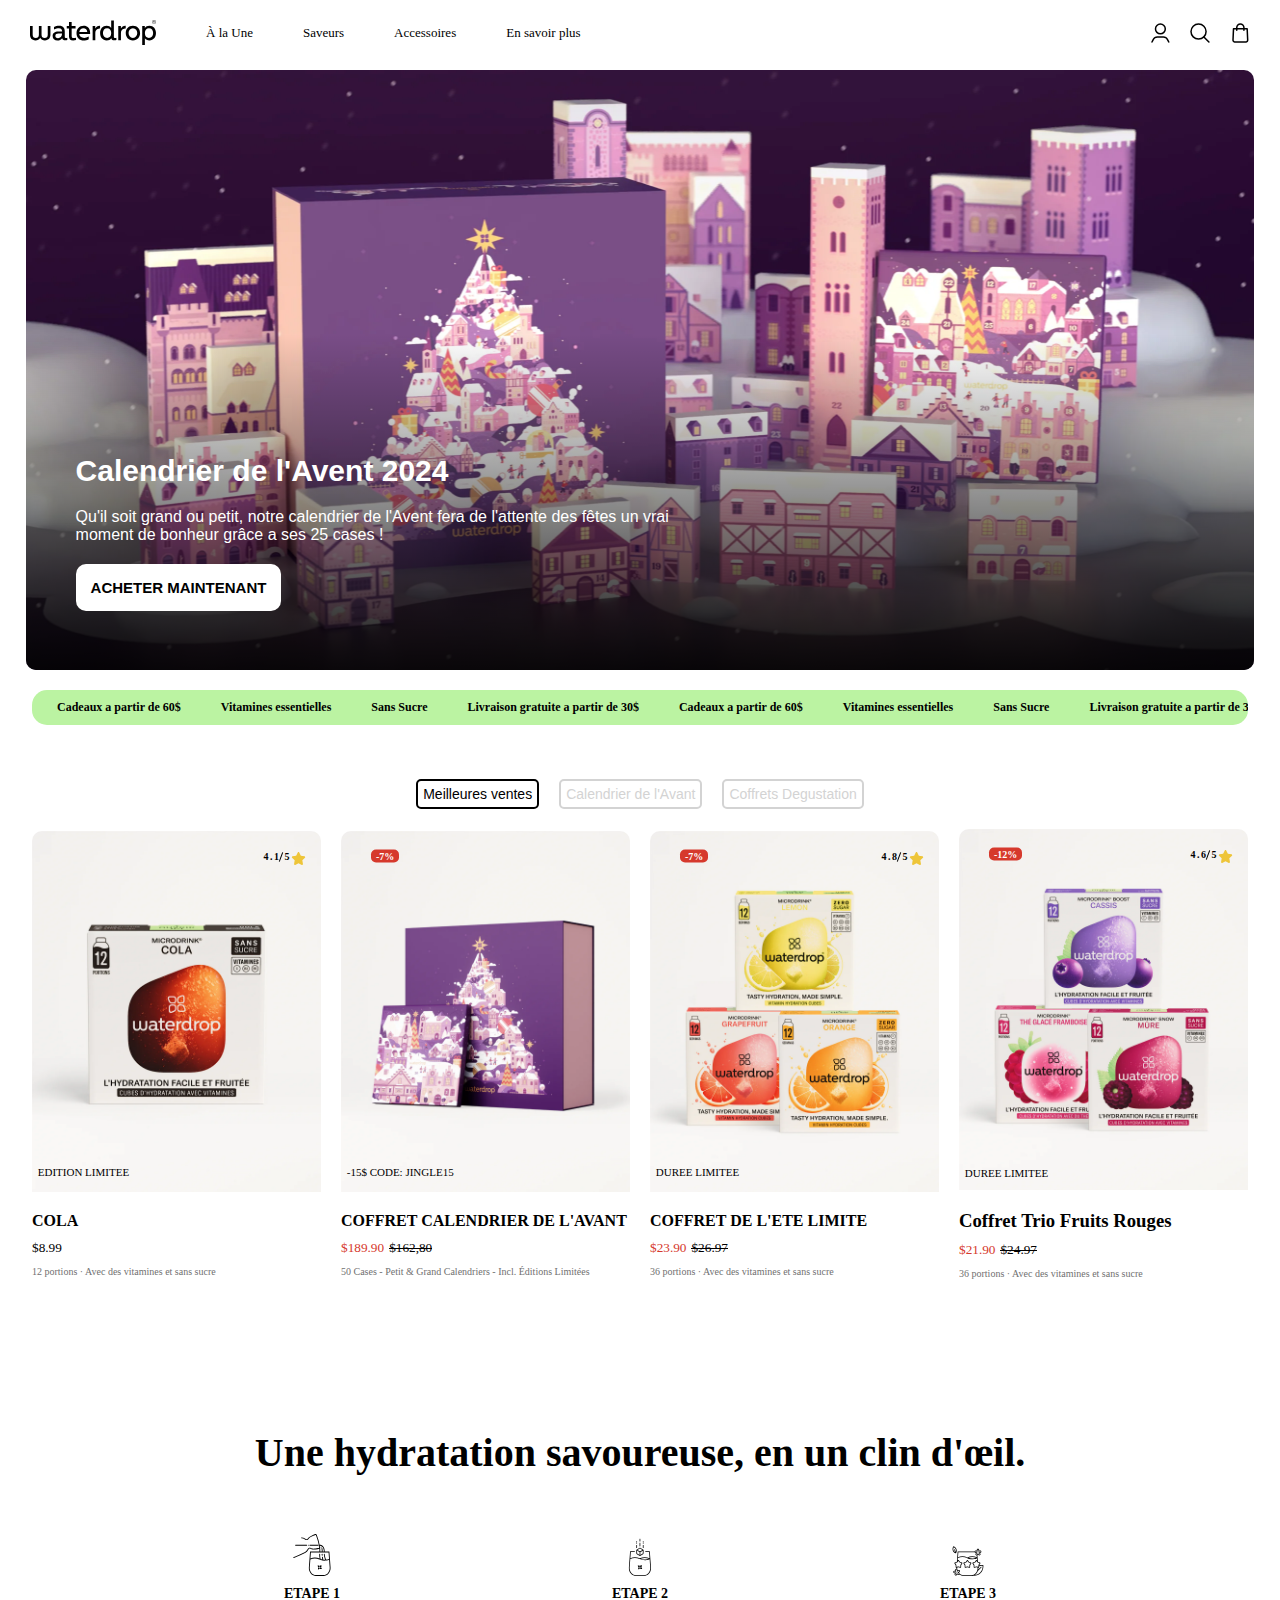
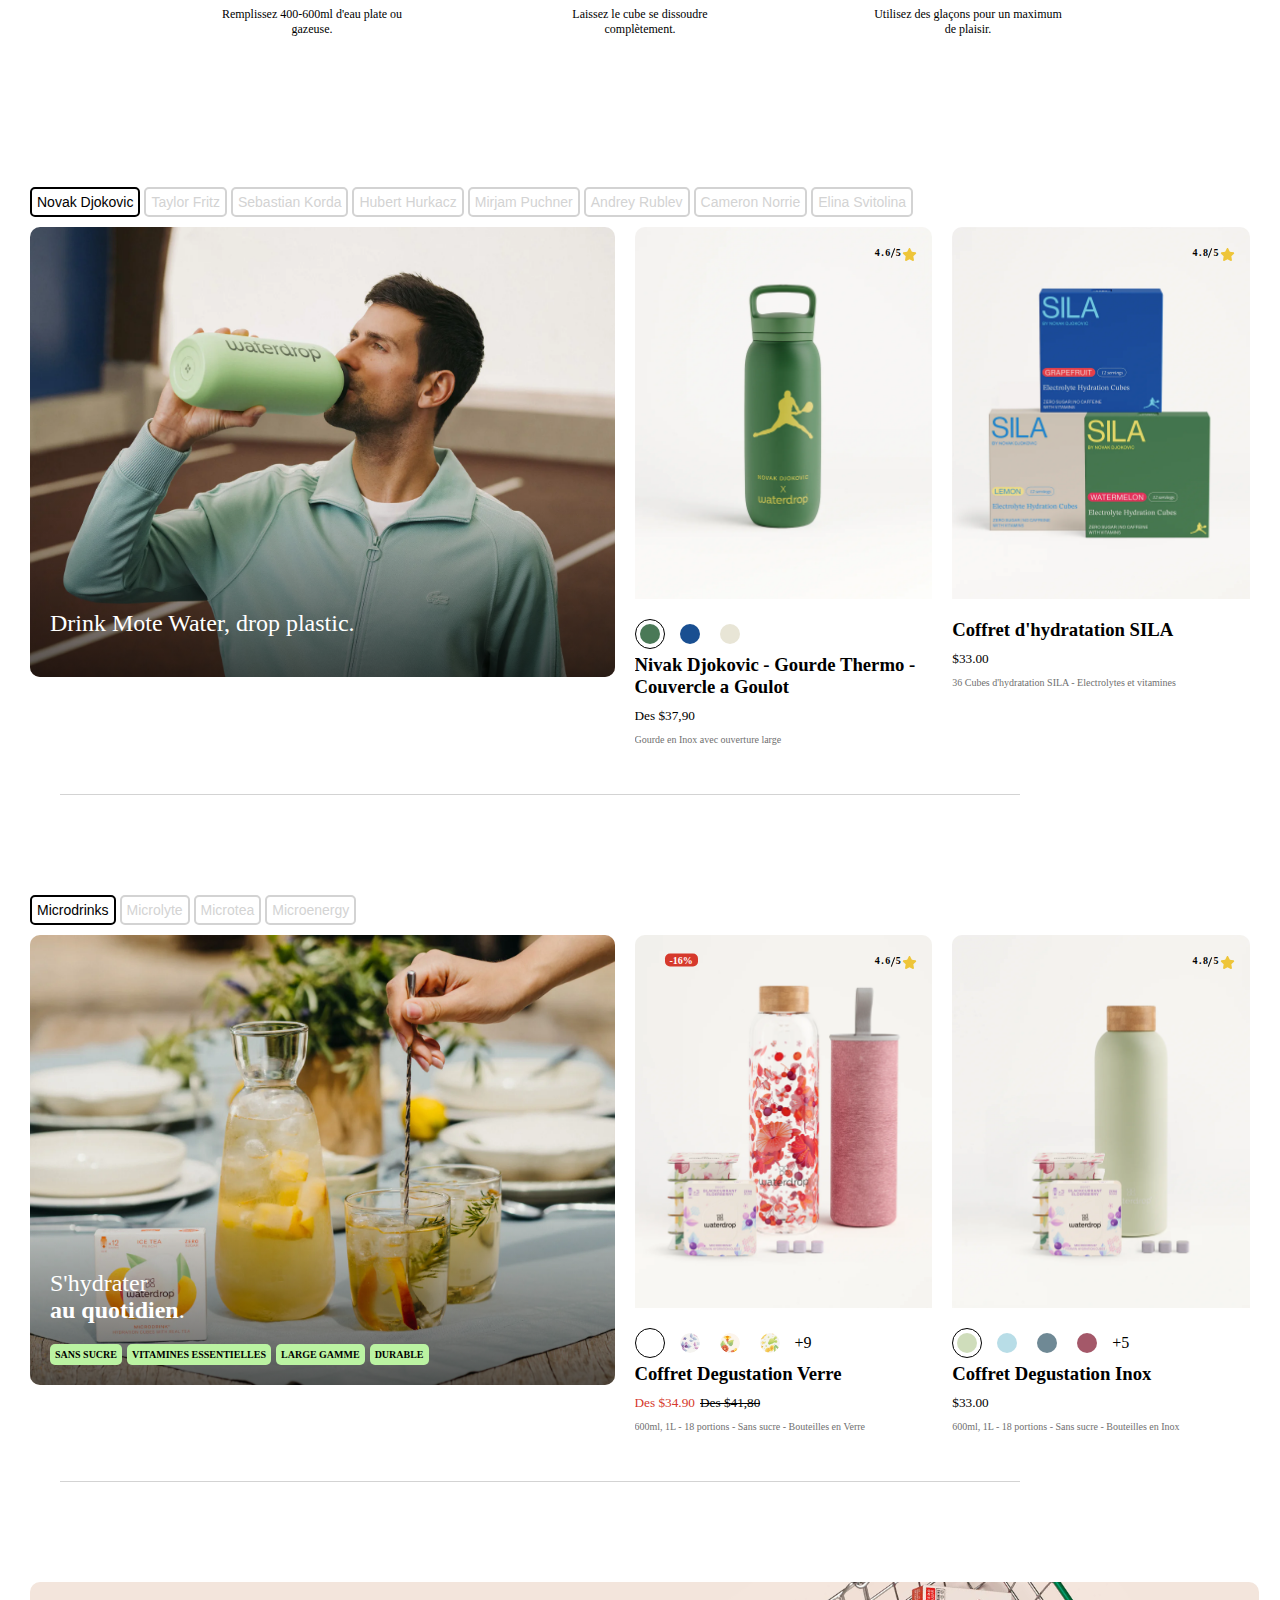
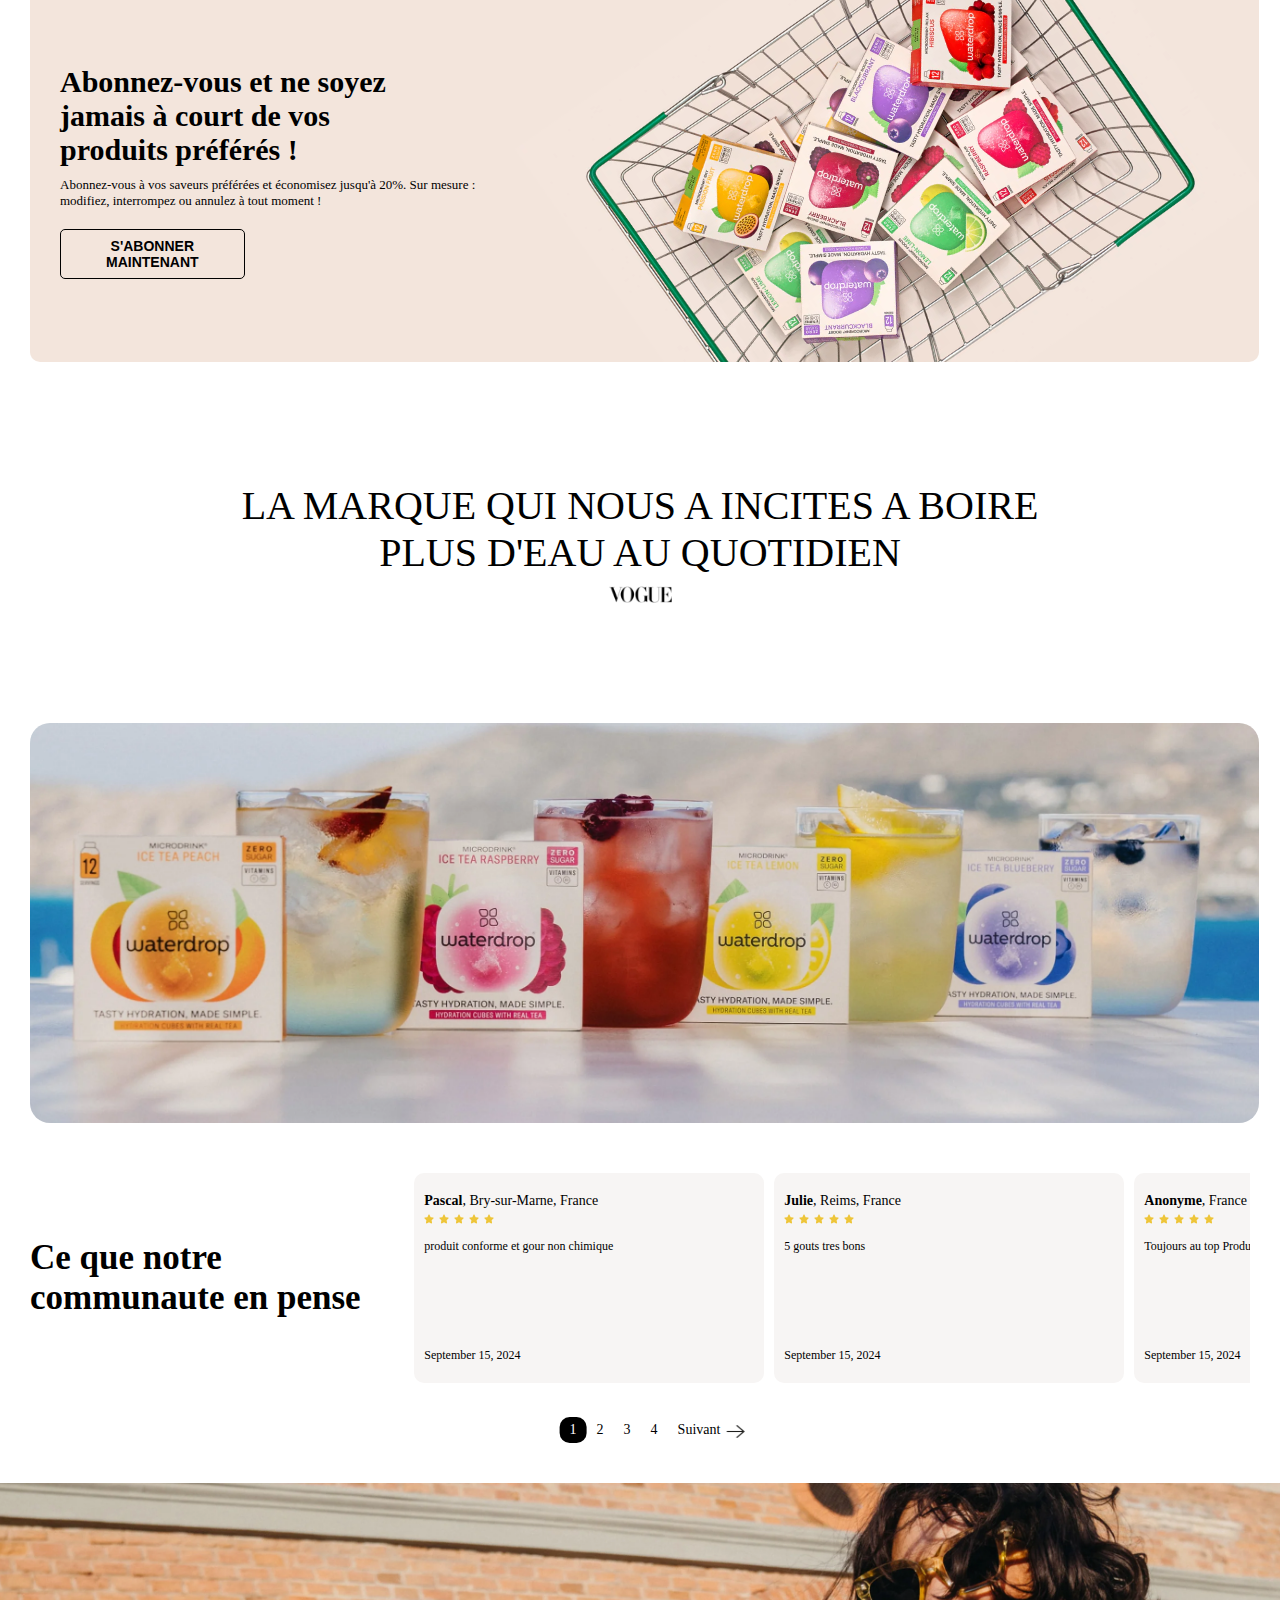
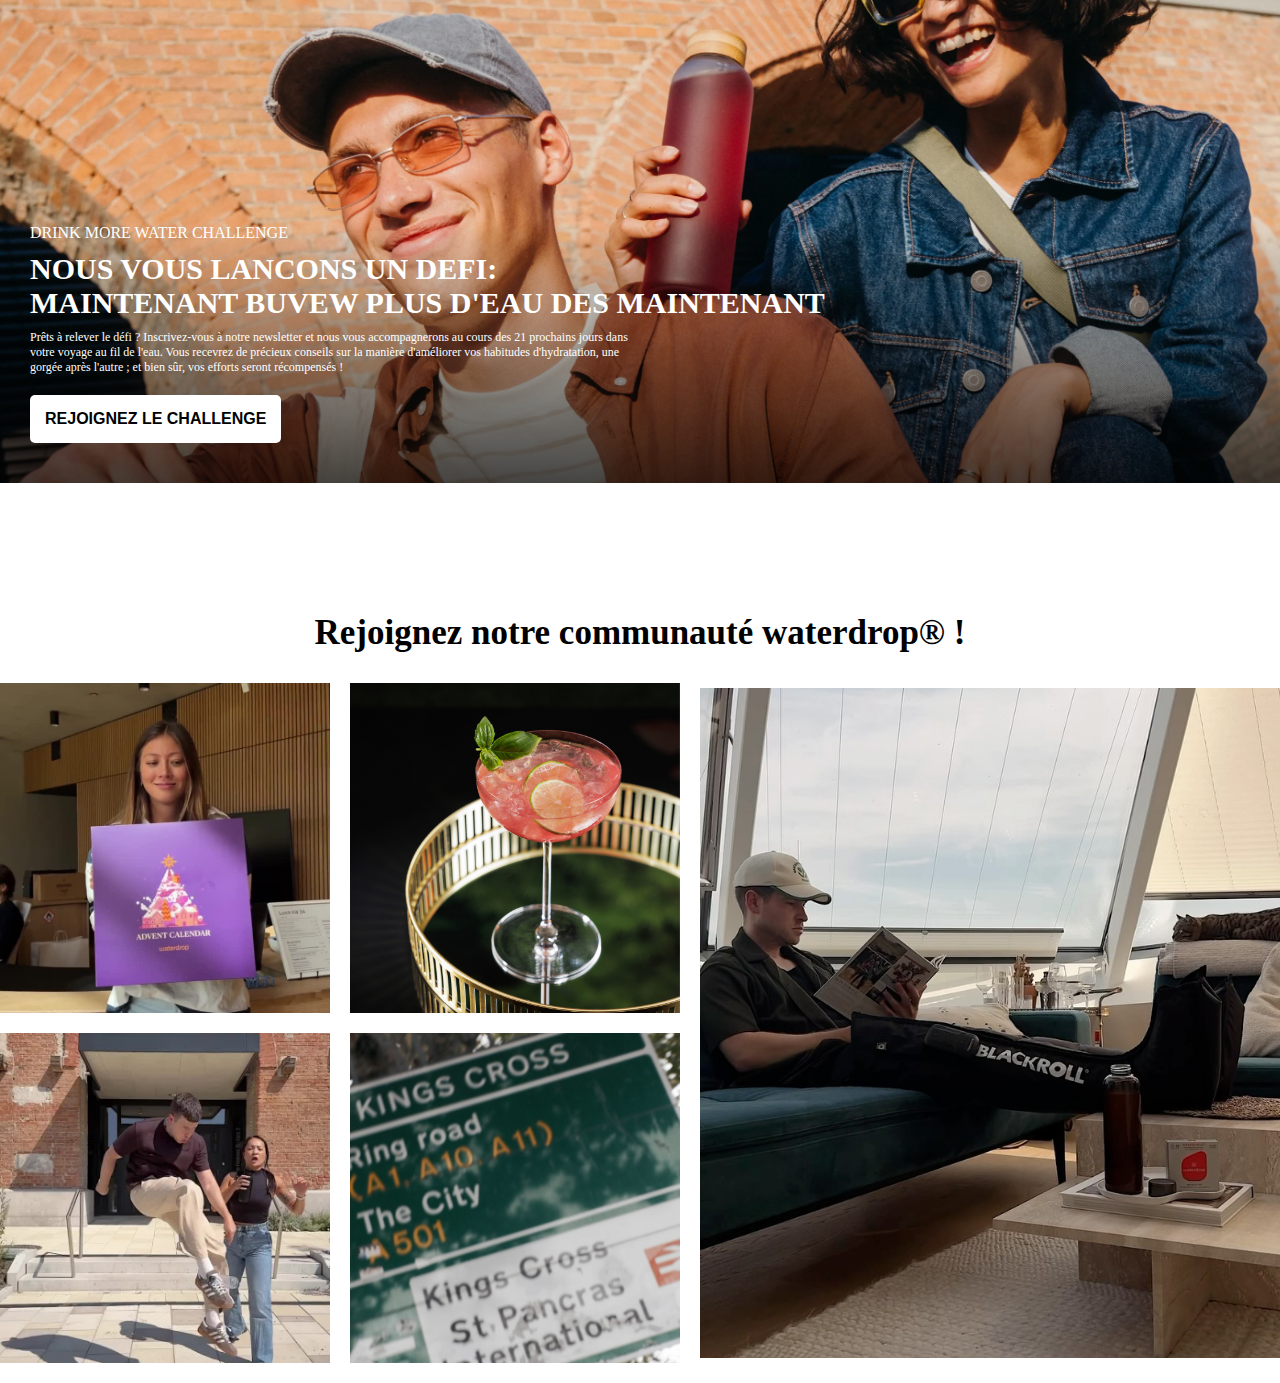
==== Thyo/index.html @ 97de99b6 "Ajout de mon fichier" ====
<html lang="fr">
  <head>
    <meta charset="UTF-8" />
    <meta name="viewport" content="width=device-width, initial-scale=1.0" />
    <link rel="stylesheet" href="style.css" />
    <title>Waterdrop</title>
  </head>
  <body>
    <header>
      <nav id="menu-header">
        <div class="menu-header-left">
          <a>
            <img src="./assets/logo.svg" />
          </a>
          <li class="first">
            <a href=""> À la Une </a>
            <section class="onglet-container first-sub">
              <ul
                class="sub-onglet-container animation"
                style="animation-delay: 0.2s"
              >
                <li><a href="">Meilleures Ventes</a></li>
                <li><a href="">Coffrets Degustation</a></li>
                <li class="exclusif"><a href="">Limited: Microdrik Cola</a></li>
                <li class="new"><a href="">Calendrier de l'Avant2024</a></li>
                <li class="promo-tag"><a href="">Offres Exclusives</a></li>
                <li><a href="">Sports & Evenments</a></li>
                <li><a href="">Tout Voir</a></li>
              </ul>

              <section class="img-container">
                <div class="img-onglet animation" style="animation-delay: 0.3s">
                  <img class="img" src="assets/FEATURED_1.webp" />
                  <h4 class="title">Journee du Nettoyage des cotes 2024</h4>
                  <p>
                    -20% sur toutes les bouteilles ( sauf celles deja en
                    reduction )
                  </p>
                </div>

                <div class="img-onglet animation" style="animation-delay: 0.4s">
                  <img class="img" src="assets/AC-Featured.webp" />
                  <h4 class="title">Calendriers de l'Avant waterdrop 2024</h4>
                  <p>Commandez maintenant !</p>
                </div>
              </section>
            </section>
          </li>
          <li class="second">
            <a href=""> Saveurs </a>
            <section class="onglet-container second-sub">
              <ul class="saveurs-container">
                <div
                  class="saveur active animation"
                  style="animation-delay: 0.1s"
                >
                  <img src="assets/Subscribe_and_save_menu_item.avif" alt="" />
                  <span class="text">
                    <h4>S'abonner et economiser</h4>
                    <p>Jusqu'a -20% sur vos saveurs preferers.</p>
                  </span>
                </div>
                <div class="saveur animation" style="animation-delay: 0.2s">
                  <img src="assets/ice_tea_menu.avif" alt="" />
                  <span class="text">
                    <h4>THE GLACE</h4>
                    <p>Pour se rafraichir.</p>
                  </span>
                </div>
                <div class="saveur animation" style="animation-delay: 0.3s">
                  <img src="assets/Tropical.avif" alt="" />
                  <span class="text">
                    <h4>Microtea</h4>
                    <p>Pour s'hydrater et rester au chaud.</p>
                  </span>
                </div>
                <div class="saveur animation" style="animation-delay: 0.4s">
                  <img src="assets/discovery-kit-menu-item.avif" alt="" />
                  <span class="text">
                    <h4>Coffrets Decouverte et Degustation</h4>
                    <p>Parfait pour commencer !.</p>
                  </span>
                </div>
                <div class="saveur animation" style="animation-delay: 0.5s">
                  <img src="assets/microlyte-berry.avif" alt="" />
                  <span class="text">
                    <h4>Microlyte</h4>
                    <p>Pour le sport, pendant et apres.</p>
                  </span>
                </div>
                <div class="saveur animation" style="animation-delay: 0.6s">
                  <img src="assets/Sila_Menu_item.avif" alt="" />
                  <span class="text">
                    <h4>SLIA x waterdrop</h4>
                    <p>
                      Les cubes d'hydratation aux electrolytes SILA par Novak
                      Djokovic.
                    </p>
                  </span>
                </div>
                <div class="saveur animation" style="animation-delay: 0.7s">
                  <img src="assets/microlyte-berry.avif" alt="" />
                  <span class="text">
                    <h4>Microdrink</h4>
                    <p>Pour s'hydrater au quotidien.</p>
                  </span>
                </div>
                <div class="saveur animation" style="animation-delay: 0.8s">
                  <img src="assets/Microdrink-menu-item.avif" alt="" />
                  <span class="text">
                    <h4>Microenergy</h4>
                    <p>Pour un boot d'energie naturel.</p>
                  </span>
                </div>
                <div class="saveur animation" style="animation-delay: 0.9s">
                  <img src="assets/all-flavours-menu-items.avif" alt="" />
                  <span class="text">
                    <h4>Toutes les saveurs</h4>
                    <p>Decouvrez votre saveur preferee.</p>
                  </span>
                </div>
              </ul>
            </section>
          </li>
          <li class="third">
            <a href=""> Accessoires </a>
            <section class="onglet-container third-sub">
              <ul class="saveurs-container">
                <div
                  class="saveur active animation"
                  style="animation-delay: 0.1s"
                >
                  <img src="assets/Menu-item-All-Bottles.avif" alt="" />
                  <span class="text">
                    <h4>Toutes les Bouteilles</h4>
                    <p>Pour toutes les occasions.</p>
                  </span>
                </div>
                <div class="saveur animation" style="animation-delay: 0.2s">
                  <img src="assets/Steel_Bottles.avif" alt="" />
                  <span class="text">
                    <h4>Bouteilles en Inox</h4>
                    <p>24 heures frais, 12h chaud.</p>
                  </span>
                </div>
                <div class="saveur animation" style="animation-delay: 0.3s">
                  <img src="assets/LUCY_Filter_Carafe.avif" alt="" />
                  <span class="text">
                    <h4>Carafe Filtrante LUCY</h4>
                    <p>Purifie l'eau, garde les mineraux.</p>
                  </span>
                </div>
                <div class="saveur animation" style="animation-delay: 0.4s">
                  <img
                    src="assets/Glass_Bottles-menu-items_f46c7870-0645-47f9-853f-af9c50d7e5d1.avif"
                    alt=""
                  />
                  <span class="text">
                    <h4>Bouteilles en Verre</h4>
                    <p>Verre borosilicate robuste.</p>
                  </span>
                </div>
                <div class="saveur animation" style="animation-delay: 0.5s">
                  <img src="assets/Bear.avif" alt="" />
                  <span class="text">
                    <h4>Collection Enfants</h4>
                    <p>Sans BPA, facile a nettoyer.</p>
                  </span>
                </div>
                <div class="saveur animation" style="animation-delay: 0.6s">
                  <img src="assets/LUCY_Smart_Cap.avif" alt="" />
                  <span class="text">
                    <h4>Bouchon Intelligen LUCY</h4>
                    <p>Nettoie, suit, rappelle.</p>
                  </span>
                </div>
                <div class="saveur animation" style="animation-delay: 0.7s">
                  <img src="assets/All-Purpose_Bottles-menu-item.avif" alt="" />
                  <span class="text">
                    <h4>Gourdes en Inox</h4>
                    <p>Large ouverture, divers couvercles.</p>
                  </span>
                </div>
                <div class="saveur animation" style="animation-delay: 0.8s">
                  <img src="assets/Homeware_and_Accessories.avif" alt="" />
                  <span class="text">
                    <h4>Accessoires pour la maison</h4>
                    <p>Carafes, tasses, pailles, couvercles etc.</p>
                  </span>
                </div>
              </ul>
            </section>
          </li>
          <li class="fourth">
            <a href=""> En savoir plus </a>
            <section class="onglet-container fourth-sub">
              <ul
                class="sub-onglet-container animation"
                style="animation-delay: 0.1s"
              >
                <li><a href="">Notre histoire</a></li>
                <li><a href="">Trouver un magasin</a></li>
                <li><a href="">Revendeurs</a></li>
                <li><a href="">Blog</a></li>
                <li><a href="">Sports & evenments</a></li>
                <li><a href="">Gerer mon abonnement</a></li>
              </ul>

              <section class="img-container">
                <div class="img-onglet animation" style="animation-delay: 0.2s">
                  <img class="img" src="assets/loyalty.jxl" />
                  <h4 class="title">Inscrivez-vous gratuitement!</h4>
                </div>
                <div class="img-onglet animation" style="animation-delay: 0.3s">
                  <img class="img" src="assets/magazine_menu_featured.webp" />
                  <h4 class="title">Le blog waaterdrop</h4>
                  <p>Explorez le monde de l'hydratation</p>
                </div>
              </section>
            </section>
          </li>
        </div>
        <div id="icons-header">
          <img src="./assets/user.svg" />
          <img src="./assets/search.svg" />
          <img src="./assets/panier.svg" />
        </div>
      </nav>
      <section id="image-pub">
        <section class="bas">
          <h1>Calendrier de l'Avent 2024</h1>
          <p class="PROMO">
            Qu'il soit grand ou petit, notre calendrier de l'Avent fera de
            l'attente des fêtes un vrai moment de bonheur grâce a ses 25 cases !
          </p>
          <button class="buy-now">ACHETER MAINTENANT</button>
        </section>
      </section>

      <section class="auto-scroll-container">
        <section class="auto-scroll">
          <p><i class="fa-solid fa-check"></i> Cadeaux a partir de 60$</p>
          <p><i class="fa-solid fa-check"></i>Vitamines essentielles</p>
          <p><i class="fa-solid fa-check"></i> Sans Sucre</p>
          <p>
            <i class="fa-solid fa-check"></i> Livraison gratuite a partir de 30$
          </p>
          <p><i class="fa-solid fa-check"></i> Cadeaux a partir de 60$</p>
          <p><i class="fa-solid fa-check"></i>Vitamines essentielles</p>
          <p><i class="fa-solid fa-check"></i> Sans Sucre</p>
          <p>
            <i class="fa-solid fa-check"></i> Livraison gratuite a partir de 30$
          </p>
          <p><i class="fa-solid fa-check"></i> Cadeaux a partir de 60$</p>
          <p><i class="fa-solid fa-check"></i>Vitamines essentielles</p>
          <p><i class="fa-solid fa-check"></i> Sans Sucre</p>
          <p>
            <i class="fa-solid fa-check"></i> Livraison gratuite a partir de 30$
          </p>
          <p><i class="fa-solid fa-check"></i> Cadeaux a partir de 60$</p>
          <p><i class="fa-solid fa-check"></i>Vitamines essentielles</p>
          <p><i class="fa-solid fa-check"></i> Sans Sucre</p>
          <p>
            <i class="fa-solid fa-check"></i> Livraison gratuite a partir de 30$
          </p>
        </section>
      </section>
    </header>
    <main>
      <section id="top-seller">
        <div class="top-seller-info">
          <h1>Devouvrez nos produits</h1>

          <div class="top-seller-button-container">
            <button class="top-seller-button active-button">
              Meilleures ventes
            </button>
            <button class="top-seller-button">Calendrier de l'Avant</button>
            <button class="top-seller-button">Coffrets Degustation</button>
          </div>

          <div class="product-container">
            <article class="product">
              <div class="image-container">
                <img src="assets/Cola.webp" />
              </div>
              <h4 class="product-title">Cola</h4>
              <h5 class="product-price">$8.99</h5>
              <p class="product-desc">
                12 portions · Avec des vitamines et sans sucre
              </p>

              <p class="stars">4.1 5</p>
              <p class="image-info">EDITION LIMITEE</p>
            </article>

            <article class="product">
              <div class="image-container">
                <img src="./assets/Calendrier.webp" />
              </div>
              <h4 class="product-title">Coffret Calendrier de l'Avant</h4>
              <h5 class="product-price as-reduc">
                $189.90 <span class="barrer">$162,80</span>
              </h5>
              <p class="product-desc">
                50 Cases - Petit & Grand Calendriers - Incl. Éditions Limitées
              </p>
              <p class="reduc">-7%</p>
              <p class="image-info">-15$ CODE: JINGLE15</p>
            </article>

            <article class="product">
              <div class="image-container">
                <img src="assets/SummerSet.webp" />
              </div>
              <h4 class="product-title">Coffret de l'ete limite</h4>
              <h5 class="product-price as-reduc">
                $23.90 <span class="barrer">$26.97</span>
              </h5>
              <p class="product-desc">
                36 portions · Avec des vitamines et sans sucre
              </p>
              <p class="stars">4.8 5</p>
              <p class="reduc">-7%</p>
              <p class="image-info">DUREE LIMITEE</p>
            </article>

            <article class="product">
              <div class="image-container">
                <img src="assets/TrioSet.webp" />
              </div>
              <h3 class="product-title">Coffret Trio Fruits Rouges</h3>
              <h5 class="product-price as-reduc">
                $21.90 <span class="barrer">$24.97</span>
              </h5>
              <p class="product-desc">
                36 portions · Avec des vitamines et sans sucre
              </p>
              <p class="stars">4.6 5</p>
              <p class="reduc">-12%</p>
              <p class="image-info">DUREE LIMITEE</p>
            </article>
          </div>
        </div>
      </section>

      <section id="icons-for-understand-container">
        <h2 class="icons-big-title">
          Une hydratation savoureuse, en un clin d'œil.
        </h2>
        <section>
          <div class="icons-for-understand">
            <svg
              width="50"
              height="50"
              class="icon icon--drink-more-water-1"
              fill-rule="evenodd"
              stroke-linejoin="round"
              stroke-miterlimit="2"
              clip-rule="evenodd"
              viewBox="0 0 309 309"
            >
              <path
                fill="currentColor"
                fill-rule="nonzero"
                d="m269.289 256.579-7.15-95.746c-.098-1.421-1.296-2.538-2.721-2.537h-26.141c-.138-14.692-3.58-25.867-10.509-32.946-5.777-5.583-13.495-8.72-21.529-8.75-1.342-7.296-3.042-15.771-5-23.283-3.058-11.634-7.817-24.909-10.654-32.846-.95-2.638-1.667-4.646-2-5.688a6.3047 6.3047 0 0 0-3.067-4.254c-3.333-1.596-8.191.117-26.104 7.459-17.912 7.341-22.779 14.425-25.95 19.112-1.9 2.796-2.683 3.946-5.417 4.383-3.112.484-5.358-.783-9.479-3.27a45.6547 45.6547 0 0 0-24.166-7.734 2.8266 2.8266 0 0 0-.184-.006c-1.449 0-2.646 1.186-2.658 2.635-.002.037-.002.074-.002.111 0 1.462 1.17 2.681 2.631 2.739 7.69.207 15.162 2.612 21.529 6.93a18.5246 18.5246 0 0 0 13.196 4c3.926-.658 7.307-3.159 9.083-6.721 2.975-4.384 7.05-10.384 23.488-17.121 8.354-3.417 19.796-8.125 21.475-7.725.187.339.327.702.417 1.079.354 1.125 1.104 3.204 2.083 5.925 2.812 7.854 7.5 20.983 10.517 32.379 2.162 8.246 4 17.704 5.379 25.438l.512 2.875c.309 1.725.621 3.508.867 4.95.446 2.591.787 4.529 1.042 5.8l.245 1.387c-1.879 1.363-13.266 2.821-22.5 3.979-17.658 2.33-24.187-.92-28.908-3.287-3.278-2.223-7.429-2.75-11.158-1.417a18.6783 18.6783 0 0 0-9.534 9.971 40.334 40.334 0 0 1-15.329 16.638 540.137 540.137 0 0 1-56.746 25.366c-4.583 1.863-9.35 3.771-14.2 5.679-1.046.412-1.738 1.428-1.738 2.552 0 1.505 1.238 2.743 2.743 2.743.343 0 .684-.065 1.004-.19 4.866-1.925 9.633-3.834 14.246-5.696a543.7053 543.7053 0 0 0 57.533-25.788 45.7333 45.7333 0 0 0 17.212-18.608c2.346-4.2 3.717-6.438 6.638-7.5 2.583-.958 3.825-.321 6.829 1.167 5.05 2.529 12.692 6.345 32.058 3.833 7.647-.627 15.226-1.906 22.655-3.825.651 5.822.759 11.691.32 17.533h-55.183c-1.425-.001-2.623 1.116-2.721 2.538l-7.141 95.746c-1.022 14.09 3.716 28.008 13.12 38.55 7.524 8.385 18.272 13.187 29.538 13.195h48.867c11.266-.011 22.012-4.816 29.533-13.204 9.405-10.542 14.144-24.459 13.129-38.55Zm-64.867-122-.029-.137c-.05-.464-.127-.924-.229-1.379-.037-.155-.092-.484-.129-.684l-1.113-6.25c-.216-1.25-.454-2.629-.712-4.083a25.262 25.262 0 0 1 16.637 7.142c5.909 6.025 8.838 15.904 8.967 29.108h-7.742c.656-6.968.041-13.998-1.816-20.746-.362-1.135-1.423-1.911-2.615-1.911-1.505 0-2.744 1.239-2.744 2.744 0 .283.044.564.13.834a53.8463 53.8463 0 0 1 1.57 19.091h-8.95c.655-7.929.243-15.91-1.225-23.729Zm-56.912 29.192h109.362l2.917 38.962-1.633.675a67.7405 67.7405 0 0 1-13.588 4.025c-1.087.2-2.171.284-3.258.417a99.9987 99.9987 0 0 1-8.463-34.096c.001-.014.001-.028.001-.042 0-1.484-1.209-2.71-2.692-2.733h-.038c-1.483.004-2.708 1.209-2.737 2.692.777 11.93 3.478 23.657 8 34.725a67.325 67.325 0 0 1-10.784-.338 116.5267 116.5267 0 0 1-3.187-15.895c-.186-1.347-1.349-2.36-2.708-2.36-1.5 0-2.735 1.235-2.735 2.734 0 .126.009.251.026.376.62 4.718 1.495 9.4 2.621 14.025a66.3492 66.3492 0 0 1-10.554-3.096 81.8225 81.8225 0 0 1-3.333-30c.001-.041.002-.082.002-.123 0-1.502-1.236-2.738-2.738-2.738-1.456 0-2.67 1.161-2.735 2.615a91.4348 91.4348 0 0 0 2.421 27.742c-18.029-8.045-38.576-8.421-56.888-1.042l2.721-36.525Zm104.583 127.704c-6.482 7.225-15.743 11.361-25.45 11.367H177.76c-9.71-.005-18.973-4.141-25.458-11.367-8.417-9.429-12.656-21.882-11.742-34.487l3.771-50.613c17.708-7.954 38.015-7.888 55.671.183l.912.417c1.042.492 2.154.783 3.213 1.225.468.415 1.069.652 1.695.667h.038a68.7757 68.7757 0 0 0 26.379 5.166c1.917 0 3.84-.079 5.771-.237.612-.046 1.25-.175 1.846-.238.046 0 .075.046.108.046s.163-.092.254-.1c1.779-.192 3.563-.366 5.325-.696a72.2879 72.2879 0 0 0 14.659-4.32l3.625 48.504c.912 12.607-3.331 25.06-11.75 34.487l.016-.004Zm-50.804-42.833v2.129c0 2.775-1.025 3.808-3.8 3.808h-2.054c-1.769.2-3.449-.887-3.992-2.583l-1.871-4.117a1.889 1.889 0 0 1-.459-1.234c0-1.035.852-1.887 1.888-1.887.184 0 .366.027.542.079l5.946.001c2.763 0 3.783 1.033 3.783 3.808l.017-.004Zm1.833 2.129v-2.054c-.203-1.773.885-3.457 2.584-4l4.116-1.854c.457-.224.955-.349 1.463-.367 1.304 0 1.571 1.25 1.571 2.329v5.946c0 2.775-1.034 3.808-3.809 3.808h-2.116c-2.792 0-3.821-1.029-3.821-3.808h.012Zm-1.833 9.442v2.045c.209 1.773-.876 3.462-2.575 4.009-1.371.621-2.746 1.25-4.125 1.854-.452.223-.946.348-1.45.367-1.304 0-1.579-1.25-1.579-2.33v-5.945c0-2.775 1.033-3.809 3.808-3.809h2.129c2.755 0 3.775 1.034 3.775 3.809h.017Zm13.55 2.895c.294.343.456.779.456 1.231 0 1.035-.852 1.887-1.887 1.887-.18 0-.359-.025-.531-.076h-5.946c-2.775 0-3.809-1.033-3.809-3.808v-2.129c0-2.775 1.034-3.809 3.809-3.809h2.046c1.772-.204 3.456.884 4 2.584l1.854 4.116.008.004Zm-73.796-141.2c-1.503 0-2.739-1.236-2.739-2.739s1.236-2.74 2.739-2.74h50.65c1.503 0 2.74 1.237 2.74 2.74 0 1.503-1.237 2.739-2.74 2.739h-50.65Zm-10.966-.804a3.1588 3.1588 0 0 1-.63-.912 3.0468 3.0468 0 0 1-.183-1.004c.022-1.503 1.264-2.727 2.767-2.727.336 0 .669.061.983.181.337.153.643.366.904.629.548.484.853 1.186.834 1.917-.011.341-.07.679-.175 1.004-.161.34-.381.649-.65.912a2.473 2.473 0 0 1-1.917.834c-.735.02-1.443-.285-1.933-.834Zm-80.105-1.929v-.013c0-1.499 1.234-2.733 2.734-2.733h69.208c1.503 0 2.74 1.237 2.74 2.74 0 1.503-1.237 2.739-2.74 2.739H52.706c-1.5 0-2.734-1.234-2.734-2.733Zm158.75 13.663c-.345-.487-.53-1.07-.529-1.667-.011-.879.404-1.71 1.113-2.229.46-.343 1.018-.529 1.592-.529.854 0 1.658.411 2.158 1.104l.112.146c.331.463.509 1.019.509 1.589 0 1.502-1.236 2.738-2.738 2.738a2.739 2.739 0 0 1-2.229-1.148l.012-.004Zm5.963 47.966c-.183-2.421-.321-4.758-.417-6.966-.001-.039-.002-.077-.002-.115 0-1.459 1.166-2.675 2.623-2.735h.117c1.459-.002 2.677 1.162 2.741 2.62.092 2.155.217 4.438.392 6.784.104 1.493-1.036 2.808-2.529 2.916h-.2c-1.407-.012-2.586-1.106-2.704-2.508l-.021.004Z"
              ></path>
            </svg>
            <h4 class="icons-title">Etape 1</h4>
            <p class="icon-info">
              Remplissez 400-600ml d'eau plate ou gazeuse.
            </p>
          </div>

          <div class="icons-for-understand">
            <svg
              width="50"
              height="50"
              class="icon icon--drink-more-water-2"
              fill-rule="evenodd"
              stroke-linejoin="round"
              stroke-miterlimit="2"
              clip-rule="evenodd"
              viewBox="0 0 309 309"
            >
              <path
                fill="currentColor"
                fill-rule="nonzero"
                d="m222.467 255.804-7.321-98.117c-.091-1.215-1.118-2.165-2.337-2.162h-23.867c-1.248.053-2.247 1.094-2.247 2.344 0 1.249.999 2.291 2.247 2.343h21.692l2.883 38.613c-19.421-7.797-41.166-7.566-60.417.642-18.517-8.162-39.59-8.4-58.287-.659l2.875-38.596h22.967c.033.002.065.003.098.003 1.287 0 2.346-1.059 2.346-2.346 0-1.287-1.059-2.346-2.346-2.346-.033 0-.065.001-.098.002H95.517c-1.22-.005-2.248.946-2.337 2.163l-7.313 98.116c-1.037 14.316 3.777 28.457 13.333 39.167 7.622 8.494 18.509 13.356 29.921 13.362h50.084c11.414-.004 22.303-4.87 29.92-13.371 9.559-10.705 14.376-24.843 13.342-39.158ZM209.8 202.383a69.2523 69.2523 0 0 1-12.129 3.484 69.2305 69.2305 0 0 1-21.666.587 69.4083 69.4083 0 0 1-16.496-4.471c16.302-5.686 34.082-5.545 50.291.4Zm-4.166 89.459c-6.728 7.505-16.342 11.802-26.421 11.808H129.13c-10.082-.004-19.698-4.305-26.421-11.817-8.716-9.75-13.106-22.635-12.159-35.679L94.434 204c18.334-8.301 39.394-8.265 57.7.1l.937.438A74.5486 74.5486 0 0 0 185 211.721c1.945 0 3.889-.078 5.834-.234 2.577-.196 5.142-.533 7.683-1.008a74.6054 74.6054 0 0 0 14.963-4.429l.554-.225 3.75 50.333c.948 13.044-3.438 25.93-12.146 35.688l-.004-.004Zm-52.404-44.2v2.171c0 2.854-1.055 3.908-3.9 3.908h-2.084c-1.818.208-3.545-.908-4.104-2.65l-1.908-4.221a2.615 2.615 0 0 1-.163-2.313 2.5772 2.5772 0 0 1 2.179-.795h6.088c2.842.004 3.896 1.062 3.896 3.904l-.004-.004Zm1.875 2.171v-2.084c-.209-1.818.907-3.545 2.65-4.104l4.22-1.9c.466-.229.974-.359 1.492-.383 1.346 0 1.617 1.296 1.617 2.391v6.088c0 2.854-1.054 3.908-3.9 3.908h-2.171c-2.842-.004-3.904-1.058-3.904-3.908l-.004-.008Zm-1.875 9.683v2.083c.21 1.816-.902 3.544-2.642 4.104-1.406.642-2.813 1.275-4.221 1.9a3.674 3.674 0 0 1-1.5.384c-1.337 0-1.617-1.296-1.617-2.384v-6.095c0-2.846 1.055-3.9 3.909-3.9h2.171c2.85.012 3.904 1.07 3.904 3.912l-.004-.004Zm13.879 2.962c.302.351.468.799.468 1.261 0 1.061-.873 1.934-1.934 1.934-.183 0-.366-.026-.543-.078h-6.083c-2.846 0-3.908-1.062-3.908-3.908v-2.171c0-2.846 1.062-3.9 3.908-3.9h2.083c1.816-.209 3.543.902 4.105 2.642l1.9 4.22h.004Zm-15.317-138.104v-19.166c0-1.285 1.057-2.342 2.342-2.342 1.284 0 2.341 1.057 2.341 2.342v19.166c0 1.285-1.057 2.342-2.341 2.342-1.285 0-2.342-1.057-2.342-2.342Zm.071-30.75V81.521c.053-1.246 1.092-2.243 2.339-2.243 1.248 0 2.287.997 2.34 2.243v12.083c.001.033.002.066.002.099 0 1.285-1.057 2.342-2.342 2.342-1.284 0-2.341-1.057-2.341-2.342 0-.033.001-.066.002-.099Zm-17.808 42.5h-.005c-1.284 0-2.341-1.057-2.341-2.341v-14.296c-.002-.033-.002-.066-.002-.099 0-1.287 1.059-2.346 2.345-2.346 1.287 0 2.346 1.059 2.346 2.346 0 .033 0 .066-.002.099v14.304c0 1.284-1.057 2.342-2.341 2.342v-.009Zm-2.346-35.116v-4.696c-.002-.033-.002-.066-.002-.099 0-1.287 1.059-2.346 2.345-2.346 1.287 0 2.346 1.059 2.346 2.346 0 .033 0 .066-.002.099v4.696c-.052 1.248-1.094 2.246-2.344 2.246-1.249 0-2.291-.998-2.343-2.246Zm.696 10a2.278 2.278 0 0 1-.705-1.646c0-.622.255-1.217.705-1.646.923-.849 2.36-.849 3.283 0 .454.426.712 1.023.712 1.646s-.258 1.219-.712 1.646c-.419.46-1.019.718-1.642.704a2.7619 2.7619 0 0 1-.833-.163 2.9598 2.9598 0 0 1-.804-.516l-.004-.025Zm39.533 22.754V119.45c.053-1.249 1.094-2.247 2.344-2.247 1.249 0 2.291.998 2.343 2.247v14.292c.002.033.002.066.002.099 0 1.286-1.058 2.345-2.345 2.345-1.287 0-2.346-1.059-2.346-2.345 0-.033.001-.066.002-.099Zm0-32.775v-4.696c-.001-.033-.002-.066-.002-.099 0-1.287 1.059-2.346 2.346-2.346 1.287 0 2.345 1.059 2.345 2.346 0 .033 0 .066-.002.099v4.696c-.052 1.248-1.094 2.247-2.343 2.247-1.25 0-2.291-.999-2.344-2.247Zm4 6.729c.459.42.713 1.02.696 1.642.009.301-.069.599-.225.858-.082.3-.243.572-.467.787-.429.448-1.022.702-1.642.705a3.9754 3.9754 0 0 1-.937-.163 3.9126 3.9126 0 0 1-.704-.537 2.2777 2.2777 0 0 1-.704-1.667c.011-.284.061-.564.15-.833.137-.293.324-.56.554-.788.196-.225.435-.408.704-.537a2.3122 2.3122 0 0 1 1.796 0c.29.141.555.33.783.558l-.004-.025Zm-43.379 39.525a6.4896 6.4896 0 0 0-.834 3.242v18.404c.013 2.373 1.283 4.571 3.334 5.766l15.862 9.213c1.026.591 2.191.898 3.375.892a6.5537 6.5537 0 0 0 3.334-.938l15.708-9.275c2.029-1.198 3.282-3.381 3.292-5.737v-18.221a6.4176 6.4176 0 0 0-.834-3.188v-.025l-.054-.037a6.788 6.788 0 0 0-2.375-2.471l-15.721-9.258c-2.068-1.206-4.63-1.221-6.712-.038l-15.854 9.167a6.6245 6.6245 0 0 0-2.517 2.529l-.004-.025Zm3.837 21.667v-16.746L150 159.954c.605.36 1.253.641 1.93.834v18.27l-14.534-8.441a1.9869 1.9869 0 0 1-.996-1.725l-.004-.004Zm35.542-.08c.001.696-.372 1.341-.975 1.688l-14.338 8.471v-18.192a7.796 7.796 0 0 0 1.917-.833l13.4-7.696-.004 16.562Zm-18.675-29.212c.294-.17.627-.259.967-.258.358.002.709.1 1.016.283l14.459 8.517-13.513 7.758c-.582.337-1.244.512-1.917.508a3.8297 3.8297 0 0 1-1.929-.508l-13.683-7.854 14.6-8.446Z"
              ></path>
            </svg>
            <h4 class="icons-title">Etape 2</h4>
            <p class="icon-info">Laissez le cube se dissoudre complètement.</p>
          </div>

          <div class="icons-for-understand">
            <svg
              width="50"
              height="50"
              class="icon icon--drink-more-water-3"
              fill-rule="evenodd"
              stroke-linejoin="round"
              stroke-miterlimit="2"
              clip-rule="evenodd"
              viewBox="0 0 309 309"
            >
              <path
                fill="currentColor"
                fill-rule="nonzero"
                d="m173.223 226.204-11.787-4.433L153.64 212a3.5253 3.5253 0 0 0-2.779-1.4h-.046a3.5453 3.5453 0 0 0-2.771 1.325l-7.85 9.85-12.029 4.533a3.7759 3.7759 0 0 0-1.954 2.35 3.416 3.416 0 0 0 .475 2.804l6.937 10.53.605 12.829c.145 1.055.733 2 1.616 2.596.554.354 1.198.54 1.854.537.328-.001.654-.045.971-.129l12.154-3.333 11.984 3.308a3.607 3.607 0 0 0 3.133-.483 3.4841 3.4841 0 0 0 1.492-2.742l.583-12.583 6.783-10.317c.68-.9.897-2.07.584-3.154a3.4745 3.4745 0 0 0-2.159-2.317Zm-9.395 13.779c-.223.349-.353.75-.375 1.163l-.542 11.9-11.471-3.171c-.2-.051-.406-.076-.612-.075a2.345 2.345 0 0 0-.613.075l-11.487 3.162-.538-11.891a2.3316 2.3316 0 0 0-.375-1.163l-6.554-9.941 11.142-4.188c.387-.148.728-.397.987-.721l7.429-9.312 7.425 9.3c.26.324.6.572.988.721l11.141 4.187-6.545 9.954Zm50.2-77.471v-.02c0-1.248 1.026-2.275 2.275-2.275h.054c.046-.003.092-.005.138-.005 1.259 0 2.296 1.037 2.296 2.296 0 1.26-1.037 2.296-2.296 2.296-.046 0-.092-.001-.138-.004-1.263.002-2.309-1.025-2.329-2.287ZM87.869 286.024c-.002 1.26-1.04 2.296-2.3 2.296h-.004c-1.266.002-2.313-1.03-2.329-2.296v-.021c0-1.248 1.027-2.275 2.275-2.275h.058c1.26 0 2.298 1.036 2.3 2.296Zm161.25-42.733-.221-1.755-1.762-.237a57.782 57.782 0 0 0-23.496 1.983l.063-1.3 6.8-10.316c.673-.9.886-2.066.575-3.146a3.521 3.521 0 0 0-2.159-2.313l-11.787-4.433-1.463-1.829-2.987-40.121c.455-.347.873-.74 1.25-1.171l2.304-3.529.246.383c1.179 1.809 2.083 3.179 2.129 3.246a7.4297 7.4297 0 0 0 6 3.051c4.074 0 7.426-3.352 7.426-7.426 0-1.572-.5-3.104-1.426-4.375-.025-.046-1.204-1.5-2.704-3.371 2.358-.637 4.196-1.141 4.196-1.141 3.025-1.008 5.078-3.857 5.078-7.046 0-4.074-3.352-7.427-7.426-7.427-.798 0-1.591.129-2.348.381l-3.959 1.508c.121-2.396.209-4.279.209-4.341 0-4.074-3.352-7.425-7.425-7.425s-7.425 3.351-7.425 7.425c0 .045.091 1.929.208 4.333-3.8-1.446-4.05-1.533-4.067-1.533-3.875-1.248-8.091.902-9.358 4.77-.055.317-.091.638-.108.959H92.757c-1.198-.003-2.205.935-2.288 2.129l-4.508 60.725-1.454 1.821-12.034 4.533a3.779 3.779 0 0 0-1.954 2.35c-.249.96-.073 1.983.484 2.804l6.929 10.521.596 12.813a3.752 3.752 0 0 0 1.625 2.612c.833.54 1.862.693 2.816.417l.246-.071c-.107 2.362-.05 4.729.171 7.083a6.9266 6.9266 0 0 0-1.992-.037c-3.53.641-6.122 3.746-6.122 7.334 0 .458.042.915.126 1.366l.942 4.137c-4.096-.783-4.229-.795-4.267-.795-.345-.05-.694-.074-1.043-.074-3.684 0-6.836 2.749-7.336 6.398-.045.333-.068.669-.068 1.005 0 3.713 2.776 6.887 6.456 7.383l4.258.392c-1.171 2.129-2.083 3.808-2.083 3.808-1.782 3.667-.237 8.15 3.425 9.942 3.661 1.757 8.12.217 9.916-3.425.021-.038.775-1.775 1.725-4.005 1.667 1.771 2.971 3.155 2.98 3.163a7.3489 7.3489 0 0 0 5.145 2.083h.155a7.3584 7.3584 0 0 0 5.2-2.275c.363-.435.673-.914.92-1.425a39.4841 39.4841 0 0 0 24.317 8.525h49.583c3.357-.016 6.697-.459 9.942-1.316 2.398.303 4.812.459 7.229.466 31.199-.081 56.826-25.775 56.826-56.974 0-2.413-.153-4.824-.459-7.217h-.042Zm-23.046-13.25-6.554 9.941c-.228.347-.361.748-.383 1.163l-.542 11.9-1.791-.496a1.7471 1.7471 0 0 0-.284-.075l-9.396-2.596c-.2-.051-.406-.076-.612-.075-.204-.002-.407.024-.604.075l-11.488 3.163-.537-11.892a2.4096 2.4096 0 0 0-.375-1.163l-6.563-9.941 11.142-4.188c.387-.148.728-.397.987-.721l7.438-9.304 7.437 9.288c.26.324.601.572.988.721l11.137 4.2Zm-26.116-72.48c.369-1.169 1.46-1.969 2.686-1.969.289 0 .576.045.851.132.359.129 3.829 1.454 7.163 2.725.261.1.539.151.819.151 1.262 0 2.3-1.038 2.3-2.3 0-.037-.001-.073-.003-.109-.175-3.646-.375-7.446-.383-7.63v-.035c0-1.557 1.281-2.838 2.838-2.838 1.543 0 2.818 1.259 2.837 2.803 0 .291-.208 4.066-.383 7.695a2.514 2.514 0 0 0-.003.122c0 1.257 1.034 2.292 2.291 2.292.283 0 .564-.053.828-.155l7.13-2.717a2.8878 2.8878 0 0 1 2.166.175c.665.34 1.168.929 1.4 1.638a2.821 2.821 0 0 1-.175 2.158c-.325.66-.902 1.163-1.6 1.396l-5.654 1.537-1.762.475c-1 .269-1.7 1.182-1.7 2.217 0 .527.181 1.037.512 1.446l4.788 5.933c.91 1.258.631 3.04-.621 3.958-1.229.913-2.988.662-3.913-.558l-4.221-6.454a2.2964 2.2964 0 0 0-1.922-1.042c-.775 0-1.5.393-1.923 1.042l-2.384 3.629c-1.033 1.579-1.8 2.767-1.8 2.767a2.8382 2.8382 0 0 1-2.239 1.094c-1.556 0-2.837-1.281-2.837-2.837 0-.55.16-1.088.46-1.549.2-.246 2.558-3.187 4.816-5.987.329-.41.509-.919.509-1.444 0-1.036-.698-1.95-1.696-2.223l-1.946-.521c-2.771-.75-5.225-1.417-5.417-1.462-1.459-.492-2.265-2.088-1.796-3.555h-.016Zm-105.088 4.13h101.129a7.2594 7.2594 0 0 0 4.267 3.75c.038 0 1.908.52 4.279 1.17-1.516 1.884-2.696 3.371-2.716 3.4a7.4356 7.4356 0 0 0-1.405 4.351c0 4.066 3.334 7.417 7.4 7.437.13 0 .267-.029.417-.038l.833 11.321c-18.68-7.861-39.833-7.509-58.241.971l-.075.038-.084-.038c-18.368-8.468-39.475-8.837-58.129-1.017l2.325-31.345Zm110.525 34.866a67.6841 67.6841 0 0 1-12 3.484 69.446 69.446 0 0 1-7.054.941c-10.004.85-20.07-.662-29.383-4.412 15.589-5.995 32.861-6 48.454-.013h-.017ZM82.478 241.141a2.4062 2.4062 0 0 0-.375-1.163l-6.555-9.933 11.15-4.188c.384-.15.722-.399.98-.721l7.429-9.312 7.437 9.296c.26.324.6.572.988.721l11.141 4.187-6.554 9.933c-.23.346-.359.748-.375 1.163l-.541 11.908-11.48-3.171c-.2-.051-.405-.076-.612-.075-.204-.001-.407.024-.604.075l-9.313 2.567c-.205.017-.406.072-.591.163l-1.58.416-.545-11.866Zm15 56.908c-.513.547-1.226.863-1.975.875a4.7636 4.7636 0 0 1-1.992-.767c-.163-.166-1.479-1.571-3.088-3.291l-2.166-2.296a2.2011 2.2011 0 0 0-2.084-.688c-.763.135-1.407.649-1.708 1.363-1.425 3.333-2.917 6.816-2.996 7.016-.469.985-1.467 1.614-2.558 1.614-1.555 0-2.835-1.279-2.835-2.834 0-.423.095-.84.277-1.221.116-.2 1.058-1.917 2.204-4.013l1.487-2.716c.186-.339.284-.719.284-1.106 0-1.18-.909-2.177-2.084-2.286l-7.596-.683c-1.538-.221-2.627-1.66-2.42-3.2.104-.743.502-1.414 1.104-1.863.485-.373 1.08-.575 1.691-.575.123-.001.246.008.367.029.358.054 4.029.75 7.529 1.425a2.306 2.306 0 0 0 2.084-.666c.542-.555.764-1.35.587-2.105l-1.7-7.445c-.261-1.531.776-3.008 2.304-3.284 1.499-.229 2.937.757 3.263 2.238l.966 7.65c.157 1.137 1.139 1.993 2.287 1.993.417 0 .826-.113 1.184-.327 3.104-1.862 6.342-3.8 6.542-3.912a2.825 2.825 0 0 1 1.36-.348c1.553 0 2.83 1.277 2.83 2.829 0 1.032-.564 1.985-1.469 2.481-.275.138-3.684 1.746-6.963 3.284-.804.376-1.32 1.188-1.32 2.076 0 .664.289 1.297.791 1.732l5.75 5.025c.476.466.766 1.09.813 1.754-.016.139-.016.279 0 .417a2.7824 2.7824 0 0 1-.759 1.821l.009.004Zm28.55 5.696c-8.653-.011-17.001-3.229-23.421-9.029a7.2314 7.2314 0 0 0-1.975-3.946c-.038-.038-1.471-1.296-3.3-2.896 2.175-1.025 3.891-1.838 3.929-1.863 2.343-1.311 3.799-3.794 3.799-6.479 0-4.073-3.352-7.425-7.425-7.425-1.143 0-2.271.264-3.295.771-.046.021-1.692 1.004-3.792 2.25l-.166-1.362c-.213-1.667-.367-2.871-.375-2.95a7.3172 7.3172 0 0 0-1.763-3.438 48.0554 48.0554 0 0 1-.416-10.692v-.212l7.291-2 12 3.308c.353.108.719.162 1.088.163 1.882-.003 3.451-1.503 3.537-3.384l.567-12.591 6.854-10.375c.635-.889.83-2.021.529-3.071a3.5022 3.5022 0 0 0-2.15-2.321l-11.796-4.433-7.812-9.788a3.5567 3.5567 0 0 0-2.816-1.386c-1.075 0-2.093.487-2.767 1.324l-1.325 1.666 1.15-15.437c17.96-8.219 38.647-8.182 56.579.1l.921.417a72.405 72.405 0 0 0 21.916 6.508c3.125.402 6.271.607 9.421.612 1.917 0 3.821-.083 5.713-.237 2.528-.198 5.045-.533 7.537-1.004a72.092 72.092 0 0 0 14.688-4.388l.641-.266 1.021 13.683-1.25-1.583a3.529 3.529 0 0 0-2.787-1.4h-.038a3.4867 3.4867 0 0 0-2.758 1.325l-7.867 9.85-12.017 4.533a3.7533 3.7533 0 0 0-1.966 2.35c-.253.96-.077 1.984.483 2.804l6.938 10.529.595 12.829a3.7522 3.7522 0 0 0 1.625 2.596c.55.355 1.192.542 1.846.538.328-.002.654-.045.971-.129l12.154-3.334 7.284 2.009v.208c.935 12.921-3.411 25.685-12.038 35.35-6.667 7.437-16.195 11.695-26.183 11.7l-49.579-.004Zm103.625-16.175c-8.998 9.014-21.006 14.409-33.721 15.15a39.7494 39.7494 0 0 0 9.283-7.604 52.2114 52.2114 0 0 0 10.171-17.125l21.621-21.605c.43-.43.673-1.014.673-1.622 0-1.259-1.036-2.294-2.294-2.294-.608 0-1.191.241-1.621.671l-16.067 16.045c.669-3.769.918-7.6.742-11.425l.083.03c1.063.336 2.225.154 3.134-.492.9-.624 1.453-1.639 1.491-2.733l.292-6.442a52.9103 52.9103 0 0 1 21.346-2.458c1.495 15.522-4.07 30.922-15.142 41.904h.009ZM77.865 168.591l1.667.566.971-1.479a28.1545 28.1545 0 0 0 4.613-15.441c0-12.047-7.733-22.818-19.147-26.671l-1.666-.567-.971 1.479a28.1423 28.1423 0 0 0-4.619 15.447c0 12.045 7.734 22.816 19.148 26.666h.004Zm-11.633-38.025c11.586 4.879 17.252 18.291 12.675 30l-5.275-15.288c-.35-.865-1.195-1.434-2.128-1.434-1.26 0-2.296 1.036-2.296 2.296 0 .216.03.431.09.638l5.209 15.088c-10.644-6.482-14.322-20.398-8.271-31.292l-.004-.008Z"
              ></path>
            </svg>
            <h4 class="icons-title">Etape 3</h4>
            <p class="icon-info">
              Utilisez des glaçons pour un maximum de plaisir.
            </p>
          </div>
        </section>
      </section>

      <section class="daily-hydratation-container">
        <section class="daily-hydratation-button-container">
          <button class="active-button">Novak Djokovic</button>
          <button>Taylor Fritz</button>
          <button>Sebastian Korda</button>
          <button>Hubert Hurkacz</button>
          <button>Mirjam Puchner</button>
          <button>Andrey Rublev</button>
          <button>Cameron Norrie</button>
          <button>Elina Svitolina</button>
        </section>

        <section class="daily-hydratation-product-container">
          <div class="daily-hydratation-illustration">
            <h2>Drink Mote Water, drop plastic.</h2>
          </div>

          <article class="product">
            <div class="image-container">
              <img src="assets/tenis-bottle.webp" />
            </div>
            <div class="color-container">
              <div class="color color-active green"></div>
              <div class="color blue"></div>
              <div class="color beige"></div>
            </div>
            <h3 class="product-title">
              Nivak Djokovic - Gourde Thermo - Couvercle a Goulot
            </h3>
            <h5 class="product-price">Des $37,90</h5>
            <p class="product-desc">Gourde en Inox avec ouverture large</p>
            <p class="stars">4.6 5</p>
          </article>

          <article class="product">
            <div class="image-container">
              <img src="assets/SILA-hydration-set-standing_1.webp" />
            </div>
            <h3 class="product-title">Coffret d'hydratation SILA</h3>
            <h5 class="product-price">$33.00</h5>
            <p class="product-desc">
              36 Cubes d'hydratation SILA - Electrolytes et vitamines
            </p>
            <p class="stars">4.8 5</p>
          </article>
        </section>
      </section>

      <section class="daily-hydratation-container" style="margin: 150px 0">
        <section class="daily-hydratation-button-container">
          <button class="active-button">Microdrinks</button>
          <button>Microlyte</button>
          <button>Microtea</button>
          <button>Microenergy</button>
        </section>
        <section class="daily-hydratation-product-container">
          <div
            class="daily-hydratation-illustration"
            style="background-image: url(./assets/illustration.webp)"
          >
            <h2 style="width: 50%">
              S'hydrater <br />
              <span style="font-weight: bold">au quotidien</span>.
            </h2>

            <div class="tags-container">
              <p class="tag">Sans sucre</p>
              <p class="tag">Vitamines Essentielles</p>
              <p class="tag">Large gamme</p>
              <p class="tag">durable</p>
            </div>
          </div>

          <article class="product">
            <div class="image-container">
              <img
                src="assets/Starter_Set_Glass_Bottle_-600ml__-_Relax_-Standing_-Studio.webp"
              />
            </div>
            <div class="color-container">
              <div class="color color-active red-flower"></div>
              <div class="color blue-flower"></div>
              <div class="color orange-flower"></div>
              <div class="color yellow-flower"></div>
              <p>+9</p>
            </div>
            <h3 class="product-title">Coffret Degustation Verre</h3>
            <h5 class="product-price as-reduc">
              Des $34.90<span class="barrer">Des $41,80</span>
            </h5>
            <p class="product-desc">
              600ml, 1L - 18 portions - Sans sucre - Bouteilles en Verre
            </p>
            <p class="stars">4.6 5</p>
            <p class="reduc">-16%</p>
          </article>

          <article class="product">
            <div class="image-container">
              <img
                src="assets/StarterSetSteel-600ml-PastelOliveMatt-Standing-Studio.webp"
              />
            </div>
            <div class="color-container">
              <div class="color color-active pastel-green"></div>
              <div class="color pastel-blue"></div>
              <div class="color pastel-dark-blue"></div>
              <div class="color pastel-dark-red"></div>
              <p>+5</p>
            </div>
            <h3 class="product-title">Coffret Degustation Inox</h3>
            <h5 class="product-price">$33.00</h5>
            <p class="product-desc">
              600ml, 1L - 18 portions - Sans sucre - Bouteilles en Inox
            </p>
            <p class="stars">4.8 5</p>
          </article>
        </section>
      </section>

      <section class="subscribe">
        <section class="subscribe-left">
          <h3 class="subscribe-title">
            Abonnez-vous et ne soyez jamais à court de vos produits préférés !
          </h3>
          <p>
            Abonnez-vous à vos saveurs préférées et économisez jusqu'à 20%. Sur
            mesure : modifiez, interrompez ou annulez à tout moment !
          </p>
          <button
            class="subscribe-button"
            style="border: 1px solid black; font-weight: bold"
          >
            S'ABONNER MAINTENANT
          </button>
        </section>
        <section class="subscribe-right"></section>
      </section>

      <section class="marque-quote-container">
        <h3 class="marque-quote">
          La marque qui nous a incites a boire plus d'eau au quotidien
        </h3>
        <img class="marque-img" src="./assets/vogue.webp" />
      </section>

      <section class="try-taste"></section>

      <section class="client-container">
        <h3 class="client-title">Ce que notre communaute en pense</h3>

        <div class="numbers-container">
          <p class="number number-select">1</p>
          <p class="number">2</p>
          <p class="number">3</p>
          <p class="number">4</p>
          <p class="next">Suivant</p>
        </div>

        <section class="avis-slider">
          <section class="avis-container">
            <article class="avis">
              <h4 class="avis-name">
                <strong>Pascal</strong>, Bry-sur-Marne, France
              </h4>
              <div class="star-container">
                <img class="star" src="assets/star.svg" />
                <img class="star" src="assets/star.svg" />
                <img class="star" src="assets/star.svg" />
                <img class="star" src="assets/star.svg" />
                <img class="star" src="assets/star.svg" />
              </div>
              <p>produit conforme et gour non chimique</p>

              <p class="date">September 15, 2024</p>
            </article>

            <article class="avis">
              <h4 class="avis-name"><strong>Julie</strong>, Reims, France</h4>
              <div class="star-container">
                <img class="star" src="assets/star.svg" />
                <img class="star" src="assets/star.svg" />
                <img class="star" src="assets/star.svg" />
                <img class="star" src="assets/star.svg" />
                <img class="star" src="assets/star.svg" />
              </div>
              <p>5 gouts tres bons</p>

              <p class="date">September 15, 2024</p>
            </article>

            <article class="avis">
              <h4 class="avis-name"><strong>Anonyme</strong>, France</h4>
              <div class="star-container">
                <img class="star" src="assets/star.svg" />
                <img class="star" src="assets/star.svg" />
                <img class="star" src="assets/star.svg" />
                <img class="star" src="assets/star.svg" />
                <img class="star" src="assets/star.svg" />
              </div>
              <p>Toujours au top Produits tres qualitatifs</p>

              <p class="date">September 15, 2024</p>
            </article>
          </section>
        </section>
      </section>
      <section class="challenge">
        <p class="challenge-sub-title">DRINK MORE WATER CHALLENGE</p>
        <h2 class="challenge-title">
          Nous vous lancons un defi: <br />
          Maintenant buvew plus d'eau des maintenant
        </h2>
        <p class="challenge-desc">
          Prêts à relever le défi ? Inscrivez-vous à notre newsletter et nous
          vous accompagnerons au cours des 21 prochains jours dans votre voyage
          au fil de l'eau. Vous recevrez de précieux conseils sur la manière
          d'améliorer vos habitudes d'hydratation, une gorgée après l'autre ; et
          bien sûr, vos efforts seront récompensés !
        </p>

        <button class="challenge-button">Rejoignez le challenge</button>
      </section>

      <section class="communauty">
        <h2 class="communauty-title">
          Rejoignez notre communauté waterdrop® !
        </h2>

        <section class="articles-container">
          <div class="left">
            <article class="article article1">
              <div class="article-hover">
                <p class="article-hover-desc">
                  Time to Recharge! GIVEAWAY 🏆 After a tough tennis session,
                  nothing beats slipping into BLACKROLL’s compression boots and
                  rehydrating with waterdrop 💧
                </p>
                <p style="text-transform: uppercase">16 September 2024</p>
              </div>
            </article>

            <article class="article article2">
              <div class="article-hover">
                <p class="article-hover-desc">
                  Drop a 🎁 in the comments if you're also one of those people
                  that can't wait two milliseconds to reveal what they got
                  someone for Christmas 🙄⁠ ⁠ We're dying to let you know what's
                  behind every single door ... 😏🤭
                </p>
                <p style="text-transform: uppercase">14 September 2024</p>
              </div>
            </article>

            <article class="article article3">
              <div class="article-hover">
                <p class="article-hover-desc">
                  Happy 30th, Elina! 🎂 Your kindness and compassion in
                  everything you do inspire us every day. To celebrate you on
                  your special day, we’ve chosen three beautiful artworks by
                  Ukrainian children from Kids and Art Ukraine Programme and
                  created custom bottles that reflect your values of Care,
                  Respect, Openness, and Collaboration. Wishing you a day filled
                  with love, peace, and joy! 💛💙
                </p>
                <p style="text-transform: uppercase">12 September 2024</p>
              </div>
            </article>

            <article class="article article4">
              <div class="article-hover">
                <p class="article-hover-desc">
                  Feeling parched?💧We’ve got just the thing to hydrate you. Can
                  we offer you a drink? Stop by your nearest waterdrop® store
                  for some tastings!
                </p>
                <p style="text-transform: uppercase">11 September 2024</p>
              </div>
            </article>
          </div>

          <div class="right">
            <article class="article article5">
              <div class="article-hover">
                <p class="article-hover-desc">
                  Want to train like a pro? 🎾Join us for a chance to win an
                  exclusive week-long training camp for TWO at the
                  world-renowned Mouratoglou Academy in France 🇫🇷 Expect
                  intensive tennis, fitness, and mental training, and expert
                  coaching! Are you ready? 👇🏽 To enter: 🎾 Like this post 🎾
                  Follow @waterdrop and @mouratoglou_tennis_academy 🎾 Tag a
                  friend you’d like to bring with you! Good luck! 🏆 *Please
                  note that this giveaway is not sponsored, endorsed, or
                  administrated by Instagram. The giveaway concludes on
                  24.09.2024 at 11 AM CET, and the winner will be announced by
                  @waterdrop via direct message. Terms and conditions are pinned
                  in the comments. Disclaimer: Travel is not included.
                </p>
                <p style="text-transform: uppercase">10 September 2024</p>
              </div>
            </article>
          </div>
        </section>
      </section>
    </main>
  </body>
</html>
---- Thyo/style.css ----
* {
  margin: 0;
  padding: 0;
  box-sizing: border-box;
}

body {
  margin: 0;
  padding-top: 70px;
  width: 100vw;
  overflow-x: hidden;
}

#menu-header {
  display: flex;
  position: fixed;
  z-index: 999;
  background: white;
  top: 0;
  left: 0;
  width: 100%;
  align-items: center;
  justify-content: space-between;
  padding: 20px 30px;
  box-sizing: border-box;
}

.menu-header-left {
  display: flex;
  align-items: center;
  gap: 50px;
  font-size: 13px;
}

a {
  color: black;
  text-decoration: none;
}

li {
  width: fit-content;
}

#icons-header {
  display: flex;
  align-items: center;
  gap: 20px;
}

.first:hover .first-sub,
.second:hover .second-sub,
.third:hover .third-sub,
.fourth:hover .fourth-sub {
  display: flex;
}

.onglet-container {
  padding-top: 20px;
  display: none;
  position: absolute;
  top: 42px;
  left: 0;
  height: 40vh;
  width: 100%;
  background: white;
  align-items: center;
  justify-content: space-between;
  z-index: 10;
}

.saveurs-container {
  display: grid;
  grid: auto / 1fr 1fr 1fr;
  row-gap: 20px;
  column-gap: 50px;
  width: 80%;
  box-sizing: border-box;
  padding-left: 30px;
}

ul {
  padding: 0;
}

.saveur {
  display: flex;
  align-items: center;
  justify-content: flex-start;
  gap: 20px;
  width: 100%;
  padding: 5px 0 5px 5px;
  border-radius: 5px;
}

.saveur img {
  width: 65px;
  display: flex;
}

.saveur span {
  display: flex;
  flex-direction: column;
  align-items: flex-start;
  justify-content: flex-start;
  gap: 5px;
}

.saveur span p {
  font-size: 12px;
}

.saveur.active {
  background: rgb(187 243 162);
}

.saveur h4,
.saveur p {
  margin: 0;
}

.saveur h4 {
  font-size: 16px;
  font-weight: 700;
}

.onglet-container ul li a {
  display: flex;
  font-size: 14px;
}

.sub-onglet-container {
  display: flex;
  align-items: flex-start;
  justify-content: flex-start;
  flex-direction: column;
  gap: 10px;
  width: 30%;
  height: 80%;
  padding-left: 30px;
}

.animation {
  transform: translateY(10%);
  opacity: 0;
  animation: appearAnimation 0.5s forwards ease-out;
}

.img-container {
  display: flex;
  align-items: start;
  justify-content: center;
  gap: 30px;
  margin-right: 60px;
}

.img-onglet {
  width: 300px;
  display: flex;
  flex-direction: column;
  align-items: start;
  justify-content: start;
  gap: 5px;
}

.img-onglet p,
.img-onglet h4 {
  margin: 0;
}

.img-onglet p {
  font-size: 12px;
}

.img-onglet .img {
  margin-bottom: 10px;
  width: 100%;
}

li {
  list-style-type: none;
}

.exclusif,
.new,
.promo-tag {
  position: relative;
}

.exclusif::after {
  content: "EXCLUSIF";
  position: absolute;
  top: 50%;
  right: -40%;
  transform: translateY(-50%);
  padding: 3px 5px;
  background: rgb(187 243 162);
  font-size: 10px;
  border-radius: 5px;
}

.new::after {
  content: "NOUVEAU";
  position: absolute;
  top: 50%;
  right: -40%;
  transform: translateY(-50%);
  padding: 3px 5px;
  background: black;
  color: white;
  font-size: 10px;
  border-radius: 5px;
}

.promo-tag::after {
  content: "PROMO";
  position: absolute;
  top: 50%;
  right: -50%;
  transform: translateY(-50%);
  padding: 3px 5px;
  background: red;
  color: white;
  font-size: 10px;
  border-radius: 5px;
}

#image-pub {
  width: 96%;
  height: 600px;
  border-radius: 10px;
  margin: 0 auto;
  box-sizing: border-box;
  display: flex;
  align-items: end;
  justify-content: start;
  background: url("./assets/Calendier\ img.png");
  background-size: cover;
  background-position: center;
  position: relative;
  overflow: hidden;
}

#image-pub::after {
  content: "";

  position: absolute;

  width: 100%;

  height: 100%;

  top: 0;

  left: 0;

  background: rgb(2, 0, 36);

  background: linear-gradient(
    180deg,
    rgba(2, 0, 36, 0) 44%,

    rgba(0, 0, 0, 0.9) 100%
  );
}

H1 {
  color: white;

  font-family: Verdana, Geneva, Tahoma, sans-serif;

  font-size: 30px;

  margin: 0;
}

.PROMO {
  color: white;

  font-family: Verdana, Geneva, Tahoma, sans-serif;
}

.bas {
  width: 50%;

  margin-left: 50px;

  margin-bottom: 59px;

  z-index: 5;
  display: flex;
  align-items: start;
  justify-content: center;
  flex-direction: column;
  gap: 20px;
}

.buy-now {
  padding: 15px;

  background-color: white;

  font-size: 15px;

  color: black;

  border: 0;

  border-radius: 10px;

  font-weight: 600;
}

.auto-scroll-container {
  display: flex;
  width: 95%;

  margin: 20px auto;

  background: #bbf3a2;

  overflow: hidden;

  padding: 0 10px;

  border-radius: 15px;
}

.auto-scroll {
  padding: 10px 5px;
  width: 250%;

  display: flex;

  align-items: center;

  justify-content: start;

  gap: 30px;

  animation: auto-scroll-animation linear infinite 30s;
}

.auto-scroll p {
  font-size: 12px;

  width: max-content;

  display: flex;

  align-items: center;

  font-weight: bold;
}

.auto-scroll p i {
  margin-right: 10px;
}

@keyframes auto-scroll-animation {
  from {
    transform: translateX(0);
  }

  to {
    transform: translateX(-50%);
  }
}

#top-seller {
  display: flex;
  flex-direction: column;
  align-items: center;
  justify-items: center;
}

.top-seller-info {
  display: flex;
  flex-direction: column;
  align-items: center;
  justify-items: center;
}

.top-seller-button-container {
  display: flex;
  align-items: center;
  justify-content: center;
  gap: 20px;
}

button {
  background: transparent;
  border: 2px solid lightgray;
  border-radius: 05px;
  font-size: 14px;
  color: lightgray;
  transition: all 0.2s;
  cursor: pointer;
  padding: 5px;
}

button:hover {
  color: rgba(0, 0, 0, 0.4);
  border-color: rgba(0, 0, 0, 0.4);
}

.active-button {
  border-color: black;
  color: black;
}

.product-container {
  display: flex;
  align-items: center;
  justify-items: center;
  gap: 20px;
  margin: 0 auto;
  width: 95%;
  margin-top: 20px;
}

.product {
  width: 25%;
  overflow: hidden;
  border-radius: 10px 10px 0 0;
  position: relative;
  display: flex;
  flex-direction: column;
  gap: 20px;
}

.barrer {
  color: black;
  position: relative;
}

.barrer::after {
  content: "";
  position: absolute;
  width: 100%;
  height: 1px;
  top: 50%;
  left: 0;
  background: black;
}

.reduc {
  position: absolute;
  top: 25px;
  left: 30px;
  transform: translateY(-50%);
  padding: 1px 5px;
  background: rgb(214 57 44);
  color: white;
  font-size: 10px;
  border-radius: 5px;
  font-weight: bold;
}

.color-container {
  display: flex;
  align-items: center;
  justify-content: flex-start;
  gap: 10px;
  margin-bottom: -15px;
}

.color {
  width: 30px;
  height: 30px;
  border-radius: 50%;
  position: relative;
}

.color-active {
  border: 1px solid black;
}

.color::after {
  content: "";
  width: 20px;
  height: 20px;
  border-radius: 50%;
  position: absolute;
  top: 50%;
  left: 50%;
  transform: translate(-50%, -50%);
  background-size: cover;
  background-repeat: no-repeat;
  background-position: center;
}

.green::after {
  background: #4a7957;
}

.blue::after {
  background: #194f91;
}

.beige::after {
  background: #e8e5d6;
}

.pastel-green::after {
  background: #cfddbb;
}

.pastel-blue::after {
  background: #b8dde7;
}

.pastel-dark-blue::after {
  background: #6f8995;
}

.pastel-dark-red::after {
  background: #a45869;
}

.red-flower::after {
  background-image: url("./assets/relax_72x72.jxl");
}

.blue-flower::after {
  background-image: url("./assets/boost_72x72.avif");
}

.orange-flower::after {
  background-image: url("./assets/vibe-2_72x72.avif");
}

.yellow-flower::after {
  background-image: url("./assets/glow_72x72.avif");
}

.stars {
  position: absolute;
  font-weight: bold;
  top: 20px;
  right: 30px;
  font-size: 10px;
  letter-spacing: 1.5px;
}

.stars::after {
  content: "";
  position: absolute;
  width: 1px;
  height: 90%;
  top: 10%;
  left: 65%;
  transform: translateX(-50%) rotate(20deg);
  background: black;
}

.stars::before {
  content: "";
  position: absolute;
  width: 15px;
  height: 15px;
  top: 0%;
  left: 100%;
  background-image: url("./assets/star.svg");
  background-size: contain;
  background-position: center;
  background-repeat: no-repeat;
}

.image-info {
  position: absolute;
  top: 75%;
  left: 2%;
  font-size: 11px;
}

.image-container {
  width: 100%;
  position: relative;
}

.product h4 {
  text-transform: uppercase;
}

.image-container::after {
  content: "Pre-Commander";
  position: absolute;
  bottom: 0;
  left: 0;
  width: 100%;
  height: 20%;
  color: black;
  background: white;
  text-align: center;
  justify-items: center;
  padding: 20% 0;
  box-sizing: border-box;
  opacity: 0;
  transition: opacity 0.2s;
}

.image-container:hover::after {
  opacity: 1;
}

img {
  width: 100%;
}

.product-title,
.product-price {
  margin-bottom: -10px;
}

.product-price {
  display: flex;
  align-items: center;
  gap: 5px;
  font-weight: normal;
}

.as-reduc {
  color: rgb(214 57 44);
}

.product-desc {
  font-size: 10px;
  color: rgb(112 112 112);
}

#icons-for-understand-container {
  display: flex;
  flex-direction: column;
  align-items: center;
  justify-content: center;
  margin: 150px 0;
  gap: 50px;
}

.icons-big-title {
  font-size: 40px;
}

#icons-for-understand-container section {
  width: 100%;
  display: flex;
  align-items: center;
  justify-content: center;
  gap: 10%;
}

.icons-for-understand {
  width: 200px;
  display: flex;
  align-items: center;
  justify-items: center;
  flex-direction: column;
  gap: 10px;
}

.icons-title {
  margin-bottom: -5px;
  font-size: 14px;
  font-weight: 600;
  text-transform: uppercase;
}

p {
  width: fit-content;
}

.icon-info {
  text-align: center;
  font-size: 12px;
}

.daily-hydratation-container {
  display: flex;
  align-items: flex-start;
  flex-direction: column;
  padding: 0 30px;
  gap: 10px;
  position: relative;
}

.daily-hydratation-container::after {
  content: "";
  position: absolute;
  bottom: -50px;
  left: 60px;
  width: 75%;
  height: 1px;
  background: lightgray;
}

.decouvrir {
  position: absolute;
  bottom: -70px;
  right: 30px;
}

.decouvrir::after {
  content: "";
  position: absolute;
  bottom: -3px;
  left: 0;
  width: 0%;
  height: 4px;
  background: black;
  transition: width 0.3s;
}

.decouvrir:hover::after {
  width: 100%;
}

.decouvrir::before {
  content: "";
  position: absolute;
  bottom: -3px;
  left: 0;
  width: 100%;
  height: 2px;
  background: black;
}

.daily-hydratation-product-container {
  display: flex;
  align-items: flex-start;
  justify-content: center;
  gap: 20px;
}

.daily-hydratation-illustration {
  width: 49%;
  height: 450px;
  display: flex;
  flex-direction: column;
  padding: 20px;
  align-items: flex-start;
  justify-content: flex-end;
  background-image: url("./assets/Athlete-5.webp");
  background-size: cover;
  background-position: center;
  position: relative;
  box-sizing: border-box;
  border-radius: 10px;
  overflow: hidden;
}

.daily-hydratation-illustration::after {
  content: "";
  position: absolute;
  top: 0;
  left: 0;
  width: 100%;
  height: 100%;
  background: rgb(0, 0, 0);
  background: linear-gradient(
    0deg,
    rgba(0, 0, 0, 0.6) 0%,
    rgba(0, 212, 255, 0) 40%
  );
}

.daily-hydratation-illustration h2 {
  z-index: 5;
  color: white;
  font-weight: normal;
  width: 100%;
  margin-bottom: 20px;
}

.bold {
  font-weight: bold;
}

.tags-container {
  display: flex;
  align-items: center;
  justify-content: flex-start;
  gap: 5px;
}

.tag {
  z-index: 5;
  text-transform: uppercase;
  padding: 5px;
  background: #bbf3a2;
  border-radius: 5px;
  font-weight: bold;
  font-size: 10px;
}

.subscribe {
  width: 96%;
  height: 380px;
  display: flex;
  align-items: center;
  margin: 100px 30px 50px 30px;
  background: #f3e5dc;
  border-radius: 10px;
  overflow: hidden;
}

.subscribe-left {
  display: flex;
  flex-direction: column;
  align-items: start;
  justify-content: center;
  width: 40%;
  height: 100%;
  padding: 30px 0 30px 30px;
  gap: 20px;
}

.subscribe-left .subscribe-title {
  font-size: 30px;
  width: 80%;
  margin-bottom: -10px;
}

.subscribe-left p {
  font-size: 13px;
  width: 100%;
}

.subscribe-button {
  width: 40%;
  height: 50px;
  border-color: black;
  color: black;
}

.subscribe-right {
  background-image: url("./assets/sub-image.webp");
  background-size: 80%;
  background-repeat: no-repeat;
  background-position: center;
  transform: rotate(-35deg);
  width: 60%;
  height: 130%;
}

.marque-quote-container {
  display: flex;
  flex-direction: column;
  align-items: center;
  justify-content: center;
  gap: 10px;
  padding: 20px 0;
  margin: 100px 0;
}

.marque-quote {
  font-size: 40px;
  width: 70%;
  text-align: center;
  text-transform: uppercase;
  font-weight: normal;
}

.marque-img {
  width: 5%;
}

.try-taste {
  width: 96%;
  height: 400px;
  margin: 30px;
  background-image: url("./assets/try-taste.webp");
  background-position: center;
  background-size: cover;
  border-radius: 20px;
}

.client-container {
  display: flex;
  align-items: center;
  justify-content: space-between;
  margin: 50px 30px;
  gap: 50px;
  padding-bottom: 50px;
  position: relative;
}

.numbers-container {
  display: flex;
  align-items: center;
  justify-content: start;
  position: absolute;
  bottom: -10px;
  left: 50%;
  transform: translateX(-50%);
}

.number {
  padding: 5px 10px;
  font-size: 14px;
  border-radius: 10px;
}

.number-select {
  background: black;
  color: white;
}

.next {
  position: relative;
  font-size: 14px;
  margin-left: 10px;
}

.next::after {
  content: "";
  position: absolute;
  top: 0;
  right: -25px;
  width: 20px;
  height: 20px;
  background-image: url("./assets/arrow.png");
  background-size: contain;
  background-position: center;
  background-repeat: no-repeat;
}

.client-title {
  font-size: 35px;
  width: 40%;
}

.avis-slider {
  width: 100%;
  overflow: auto;
}

.avis-container {
  width: 1150px;
  overflow: scroll;
  display: flex;
  align-items: center;
  justify-content: start;
  gap: 10px;
}

.avis {
  width: 350px;
  height: 210px;
  background: rgb(247 245 244);
  display: flex;
  align-items: start;
  justify-content: start;
  flex-direction: column;
  padding: 20px 10px;
  border-radius: 10px;
  position: relative;
}

.star-container {
  display: flex;
  align-items: center;
  gap: 5px;
  margin-top: 5px;
  margin-bottom: 15px;
}

.star {
  width: 10px;
  height: 10px;
}

.avis-name {
  margin: 0;
  font-size: 14px;
  font-weight: normal;
}

.avis p {
  font-size: 12px;
}

.date {
  position: absolute;
  bottom: 20px;
  left: 10px;
}

.challenge {
  width: 100%;
  height: 600px;
  background: url("./assets/WD__Fullscreen_Promotion_M-XL_3000x.webp");
  background-size: cover;
  background-position: center;
  position: relative;
  display: flex;
  align-items: start;
  justify-content: end;
  flex-direction: column;
  padding: 30px;
  box-sizing: border-box;
  color: white;
  gap: 10px;
  margin-bottom: 100px;
}

.challenge::after {
  content: "";
  width: 100%;
  height: 100%;
  position: absolute;
  top: 0;
  left: 0;
  background: rgb(2, 0, 36);
  background: linear-gradient(
    180deg,
    rgba(2, 0, 36, 0) 57%,
    rgba(0, 0, 0, 0.7) 100%
  );
}

.challenge-sub-title {
  z-index: 5;
}

.challenge-title {
  z-index: 5;
  margin: 0;
  font-size: 30px;
  text-transform: uppercase;
}

.challenge-desc {
  z-index: 5;
  width: 50%;
  font-size: 12px;
}

.challenge-button {
  z-index: 5;
  border: 0;
  margin: 10px 0;
  padding: 15px;
  background: white;
  color: black;
  text-transform: uppercase;
  font-weight: 600;
  font-size: 16px;
}

.communauty {
  margin: 20px 0;
  display: flex;
  flex-direction: column;
  align-items: center;
}

.communauty-title {
  font-size: 35px;
  margin: 30px 0;
}

.articles-container {
  width: 100%;
  display: flex;
  align-items: center;
  gap: 20px;
}

.left {
  display: grid;
  grid: auto / 1fr 1fr;
  gap: 20px;
}

.right {
  display: flex;
  align-items: center;
}

.article {
  width: 330px;
  height: 330px;
}

.article:hover .article-hover {
  opacity: 1;
}

.article1 {
  background: url("./assets/article2.jpg");
  background-position: center;
  background-size: cover;
}

.article2 {
  background: url("./assets/article1.jpg");
  background-position: center;
  background-size: cover;
}

.article3 {
  background: url("./assets/article3.jpg");
  background-position: center;
  background-size: cover;
}

.article4 {
  background: url("./assets/article4.jpg");
  background-position: center;
  background-size: cover;
}

.article5 {
  background: url("./assets/article5.jpg");
  background-position: center;
  background-size: cover;
  width: 100%;
  height: 670px;
}

.article-hover {
  width: 100%;
  height: 100%;
  background: rgba(0, 0, 0, 0.7);
  color: white;
  display: flex;
  align-items: start;
  flex-direction: column;
  justify-content: space-between;
  padding: 20px;
  box-sizing: border-box;
  opacity: 0;
  transition: opacity 0.3s;
}

.article-hover-desc {
  font-size: 14px;
}

@keyframes appearAnimation {
  0% {
    transform: translateY(10%);
    opacity: 0;
  }
  100% {
    transform: translateY(0%);
    opacity: 1;
  }
}

.history {
  display: flex;
  align-items: center;
  justify-content: flex-start;
  font-weight: bold;
  gap: 30px;
  margin-left: 100px;
  margin-top: 50px;
  margin-bottom: 10px;
}

.prev-history {
  text-decoration: underline;
  font-weight: normal;
  position: relative;
}

.prev-history::after {
  content: "";
  width: 10px;
  height: 1px;
  background: black;
  position: absolute;
  top: 30%;
  right: -20px;
  transform: translateY(-50%) rotate(45deg);
}

.prev-history::before {
  content: "";
  width: 10px;
  height: 1px;
  background: black;
  position: absolute;
  bottom: 30%;
  right: -20px;
  transform: translateY(-50%) rotate(-45deg);
}

.information-produit-container {
  display: grid;
  grid: auto/ 1fr 1fr;
  align-items: start;
}

.information-produit-container .left {
  display: flex;
  flex-direction: column;
  align-items: center;
  gap: 0;
  margin-left: 100px;
}

.information-produit-container .left img {
  width: 100%;
}

.information-produit-container .left div {
  display: flex;
}

.information-produit-container .right {
  display: flex;
  flex-direction: column;
  align-items: start;
  margin-right: 30px;
  gap: 10px;
}

.select-option {
  display: flex;
  align-items: center;
  width: 100%;
  padding: 10px 5px;
  border: 1px solid lightgrey;
  border-radius: 5px;
  position: relative;
  transition: border-color 0.2s;
}

.select-option::after {
  content: "";
  position: absolute;
  top: 50%;
  right: 37px;
  width: 10px;
  height: 1px;
  transform: rotate(45deg);
  background: black;
}

.select-option::before {
  content: "";
  position: absolute;
  top: 50%;
  right: 30px;
  width: 10px;
  height: 1px;
  transform: rotate(-45deg);
  background: black;
}

.select-option:hover {
  border-color: black;
}

.option {
  width: 40px;
  height: 40px;
  background-image: url(./assets/swatch-cola.avif);
  background-size: cover;
  background-position: center;
}

.add-panier {
  width: 100%;
  background: #3ab472;
  color: white;
  border: 0;
  font-size: 16px;
  text-transform: uppercase;
  padding: 20px;
  margin: 10px 0;
}

.add-panier:hover {
  color: white;
}

.information-produit-important {
  position: relative;
}

.information-produit-important::after {
  content: "";
  position: absolute;
  top: 0;
  height: 100%;
  width: 33%;
  left: 33%;
  border-left: 1px solid lightgrey;
  border-right: 1px solid lightgrey;
}

.information-produit-important::before {
  content: "";
  position: absolute;
  width: 100%;
  height: 1px;
  background: lightgrey;
}

.information-produit-important li {
  display: flex;
  align-items: center;
  gap: 5px;
}

.details {
  display: flex;
  align-items: center;
  justify-content: space-between;
  position: relative;
  width: 100%;
  margin-top: 20px;
}

.details::after {
  content: "";
  position: absolute;
  bottom: -10px;
  left: 0;
  width: 100%;
  height: 1px;
  background: lightgrey;
}

.meilleurs-ingredients-container {
  display: flex;
  align-items: center;
  flex-direction: column;
  text-align: center;
  margin: 100px 0 50px 0;
}

.meilleurs-ingredients-container h3 {
  font-size: 30px;
}

.meilleurs-ingredients-container p {
  font-size: 14px;
  width: 50%;
  margin: 10px 0 50px 0;
}

.meilleurs-ingredients-container .ingredients-container {
  display: flex;
  width: 100%;
  margin: 0 30px;
  align-items: center;
  justify-content: space-evenly;
}

.ingredients-container div {
  display: flex;
  align-items: center;
  flex-direction: column;
}

.ingredients-container div img {
  width: 80px;
}

.ingredients-container div span {
  font-weight: bold;
  font-size: 14px;
}

.ingredients-container div p {
  width: 80%;
}

.info-cola-container {
  display: flex;
  flex-direction: column;
  gap: 100px;
  align-items: center;
  margin-left: 30px;
  width: 100%;
  margin-top: 50px;
  margin-bottom: 50px;
  font-size: 14px;
}

.info-cola-container .first,
.info-cola-container .second {
  display: grid;
  grid: auto / 1fr 1fr;
  align-items: center;
  justify-content: center;
}

.video-container {
  position: relative;
  width: 650px;
  height: 550px;
  overflow: hidden;
  border-radius: 20px;
  left: -50px;
}

.info-cola-container .second .video-container {
  left: 50px;
}

.info-cola-container .first video,
.info-cola-container .second img {
  width: 100%;
  position: absolute;
  top: 50%;
  left: 50%;
  transform: translate(-50%, -50%);
}

.info-cola-container .second img {
  height: 100%;
}

.info-cola-container .first .first-info,
.info-cola-container .second .second-info {
  display: flex;
  flex-direction: column;
  align-items: flex-start;
  width: 70%;
  margin: 0 50px;
  gap: 20px;
}

.info-cola-container .first .first-info div {
  display: flex;
  align-items: center;
  gap: 10px;
}

.info-cola-container .first .first-info div img {
  width: 40px;
}

.info-cola-container .first .first-info div p {
  line-height: 10px;
}

.similar-product {
  display: flex;
  flex-direction: column;
  align-items: center;
  justify-content: center;
  margin: 50px 0;
}

.similar-product div {
  display: flex;
  align-items: center;
  justify-content: center;
  gap: 40px;
  padding: 20px 30px;

  box-sizing: border-box;
}
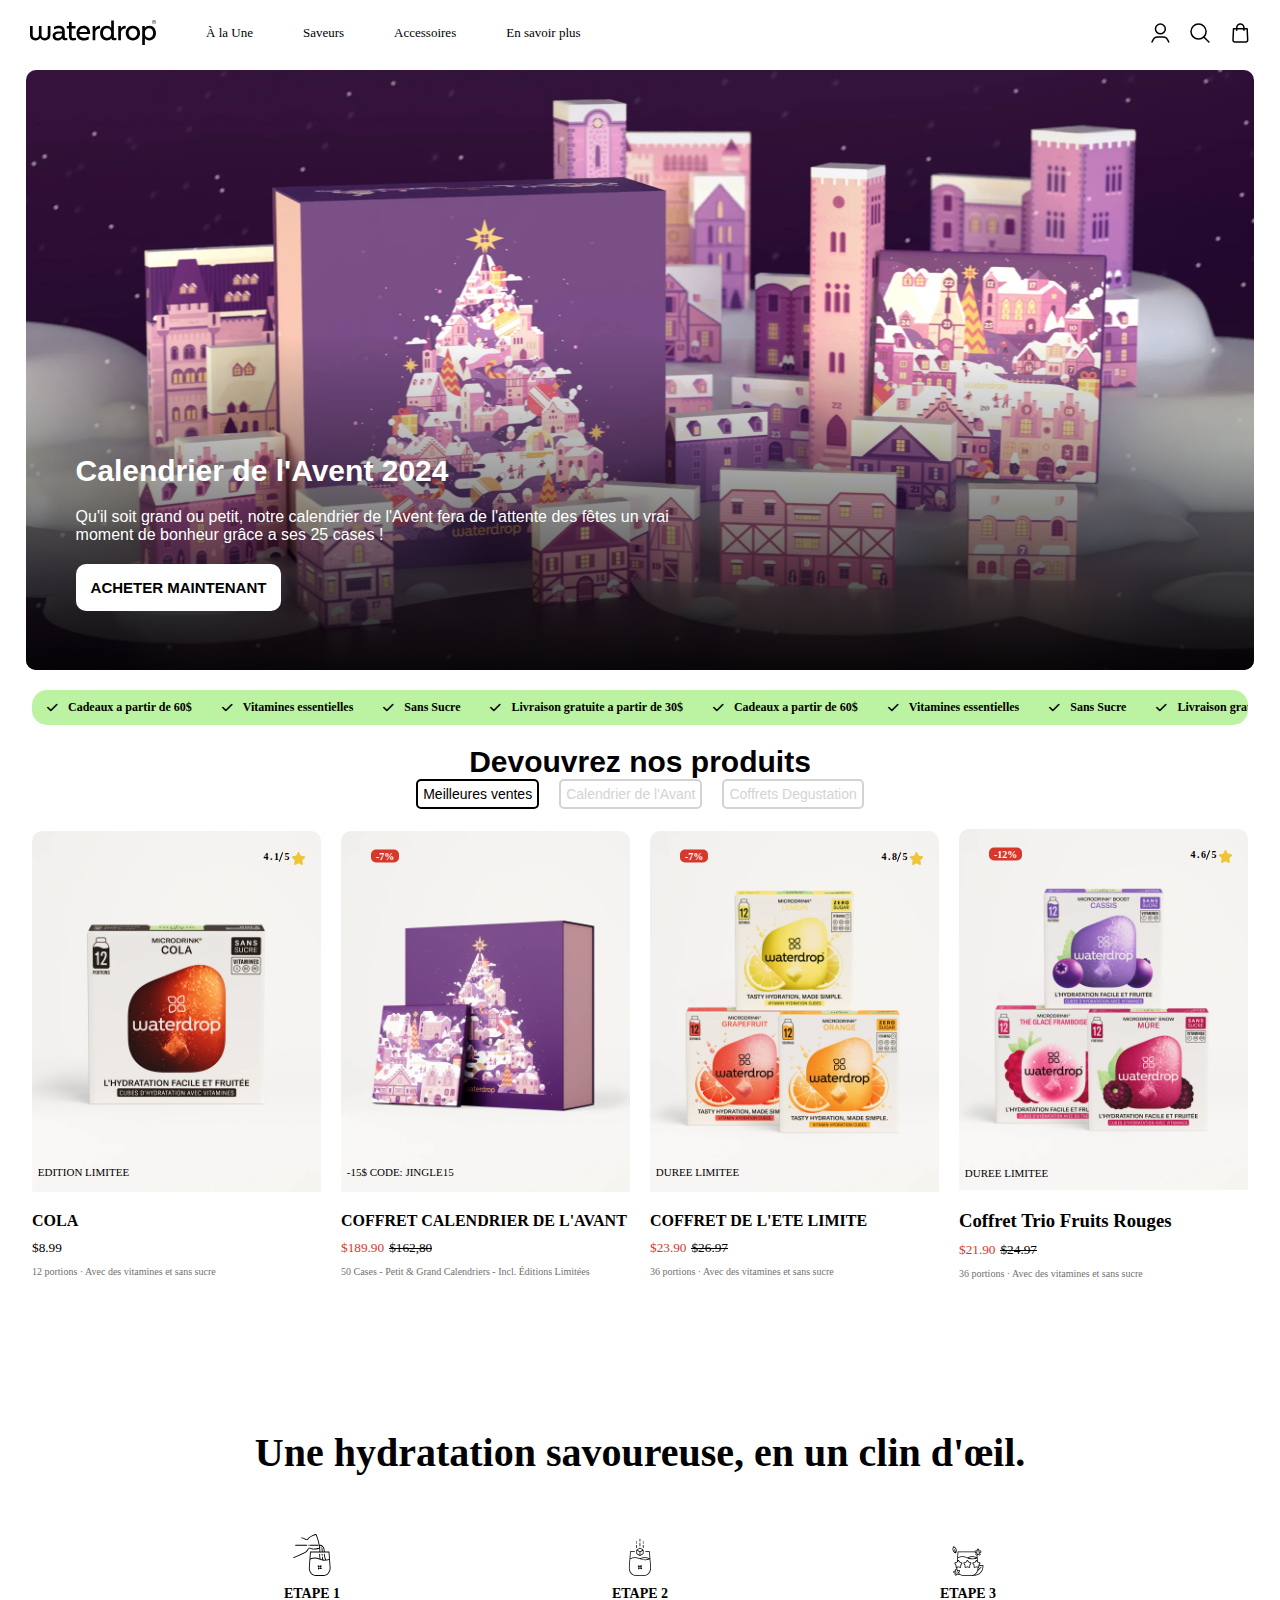
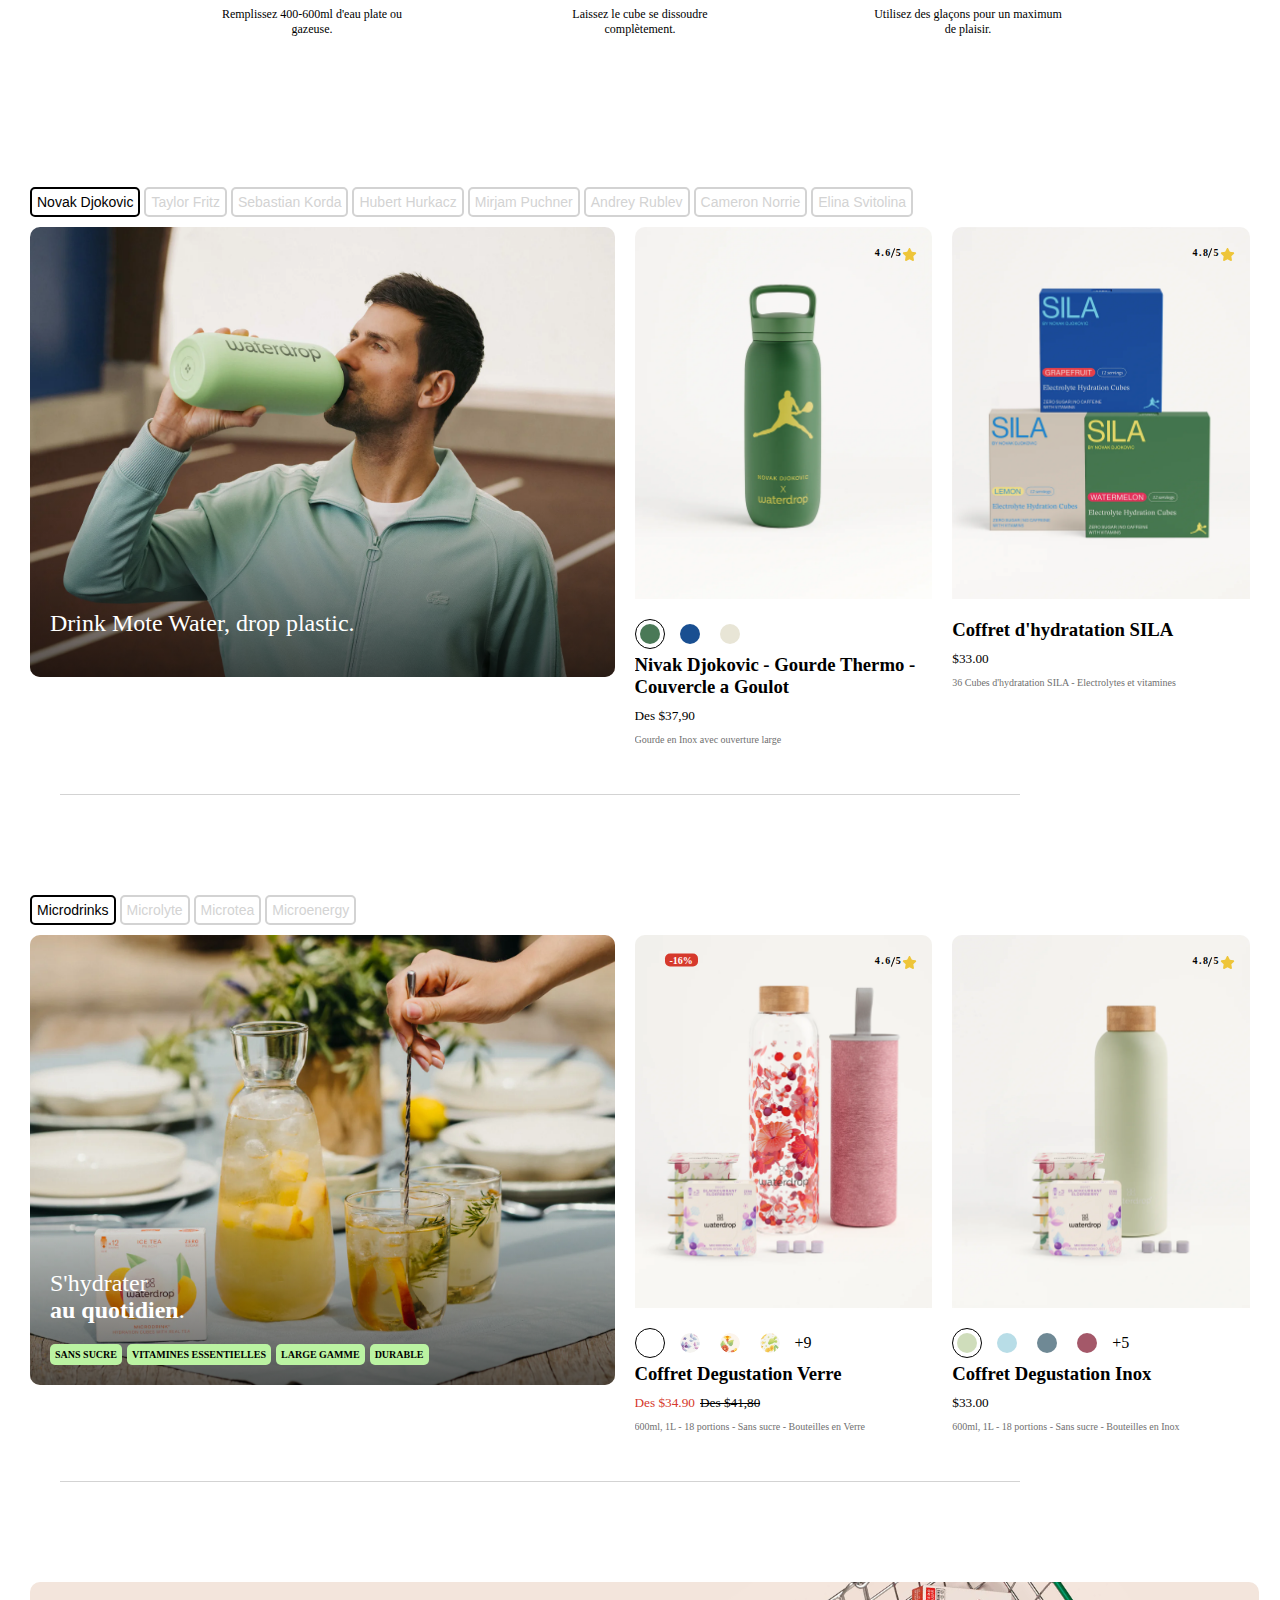
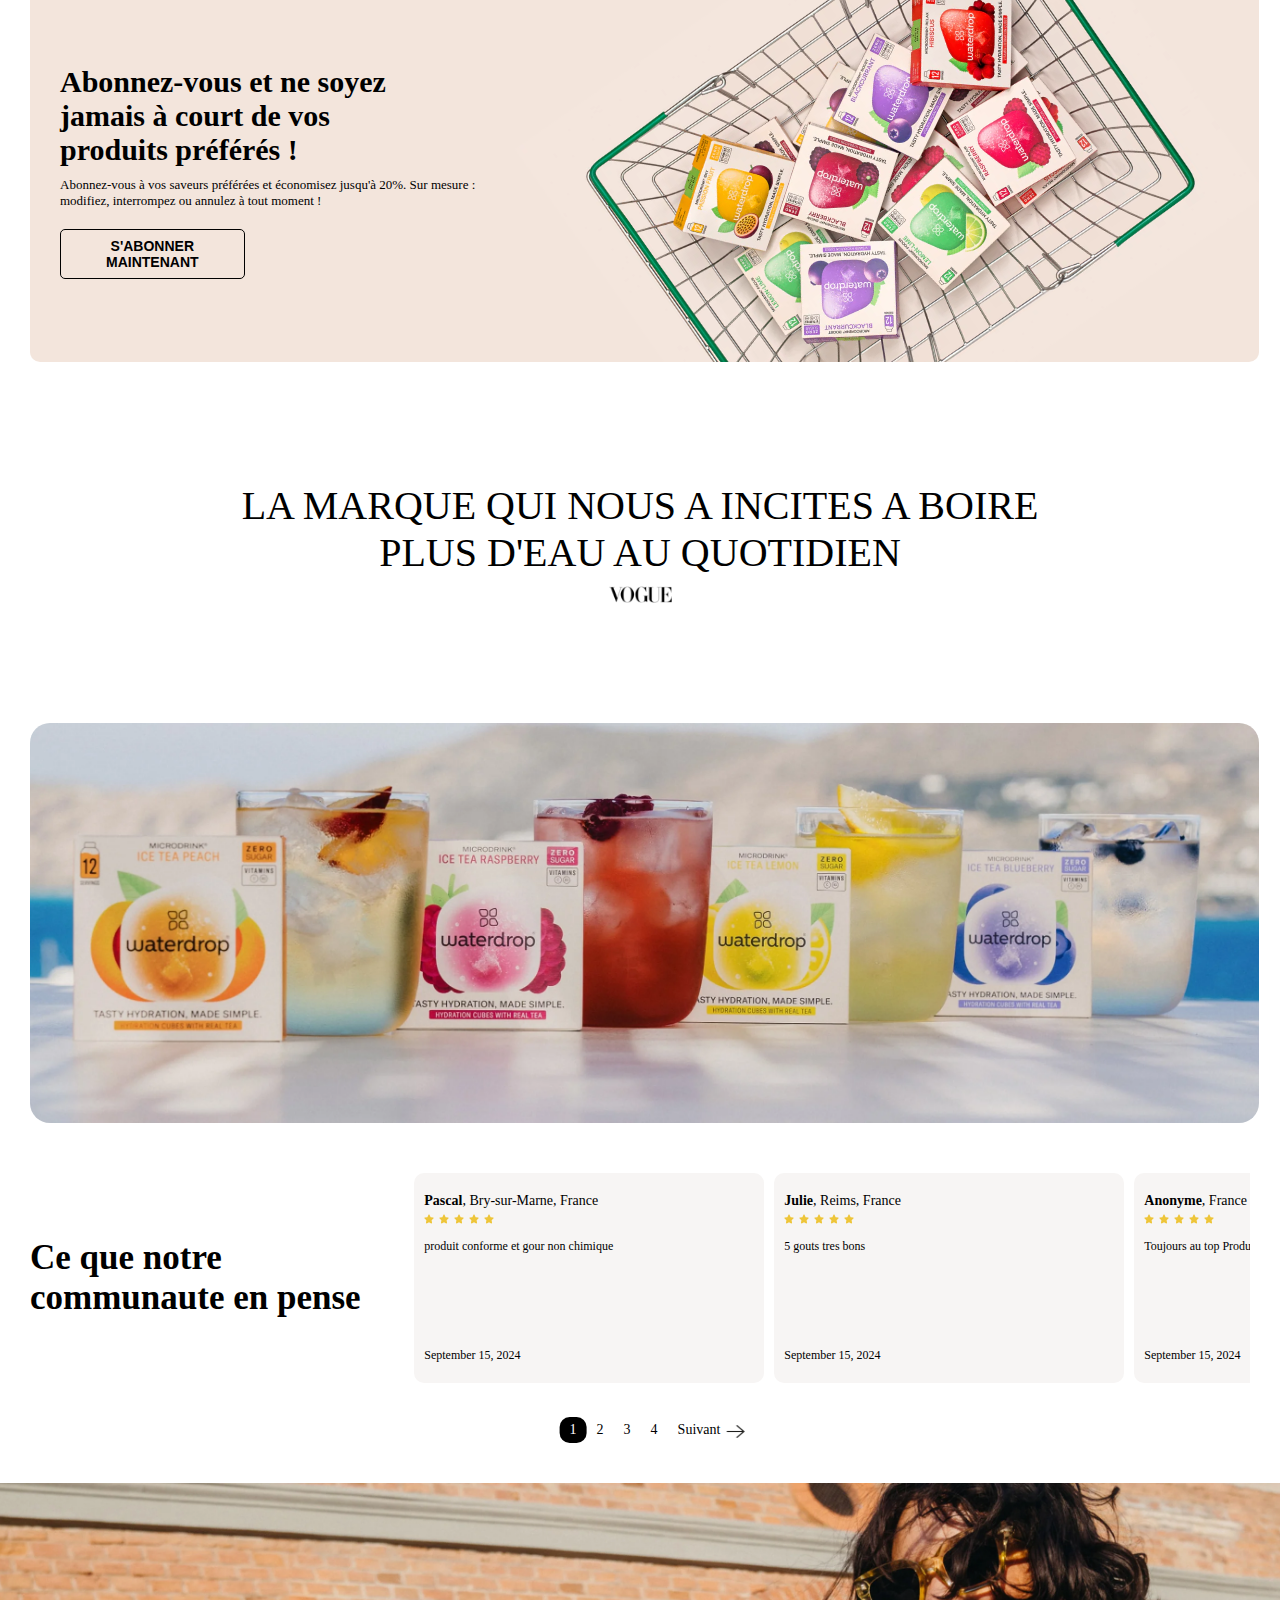
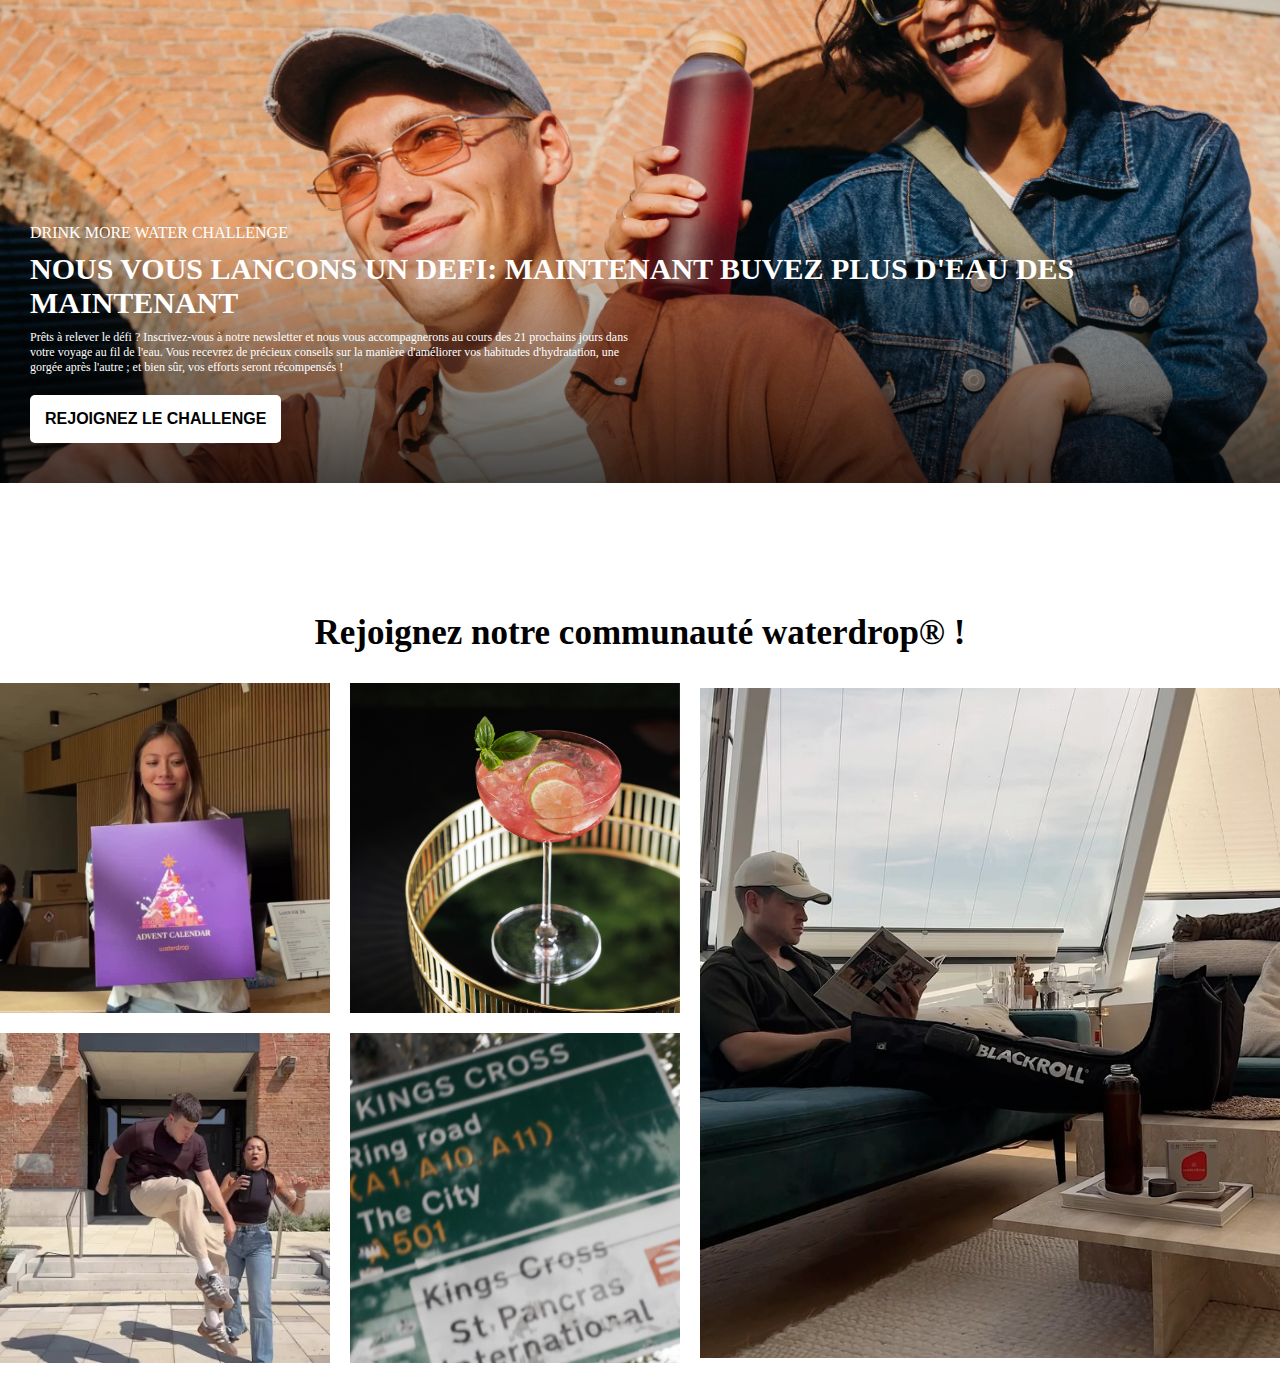
==== commit d09de6f5: "Test responcive" ====
--- a/Thyo/index.html
+++ b/Thyo/index.html
@@ -3,11 +3,15 @@
     <meta charset="UTF-8" />
     <meta name="viewport" content="width=device-width, initial-scale=1.0" />
     <link rel="stylesheet" href="style.css" />
+    <link
+      rel="stylesheet"
+      href="https://cdnjs.cloudflare.com/ajax/libs/font-awesome/6.5.2/css/all.min.css"
+    />
     <title>Waterdrop</title>
   </head>
   <body>
     <header>
-      <nav id="menu-header">
+      <nav id="menu-header" class="desktop-nav">
         <div class="menu-header-left">
           <a>
             <img src="./assets/logo.svg" />
@@ -226,6 +230,15 @@
           <img src="./assets/panier.svg" />
         </div>
       </nav>
+
+      <nav class="mobile-nav">
+        <div class="menu-burger"></div>
+        <img src="./assets/search.svg" />
+        <img style="width: 30%; margin: 20px auto" src="./assets/logo.svg" />
+        <img src="./assets/user.svg" />
+        <img src="./assets/panier.svg" />
+      </nav>
+
       <section id="image-pub">
         <section class="bas">
           <h1>Calendrier de l'Avent 2024</h1>
@@ -435,7 +448,7 @@
             <h2>Drink Mote Water, drop plastic.</h2>
           </div>
 
-          <article class="product">
+          <article class="product first">
             <div class="image-container">
               <img src="assets/tenis-bottle.webp" />
             </div>
@@ -452,7 +465,7 @@
             <p class="stars">4.6 5</p>
           </article>
 
-          <article class="product">
+          <article class="product second">
             <div class="image-container">
               <img src="assets/SILA-hydration-set-standing_1.webp" />
             </div>
@@ -628,8 +641,7 @@
       <section class="challenge">
         <p class="challenge-sub-title">DRINK MORE WATER CHALLENGE</p>
         <h2 class="challenge-title">
-          Nous vous lancons un defi: <br />
-          Maintenant buvew plus d'eau des maintenant
+          Nous vous lancons un defi: Maintenant buvez plus d'eau des maintenant
         </h2>
         <p class="challenge-desc">
           Prêts à relever le défi ? Inscrivez-vous à notre newsletter et nous
--- a/Thyo/style.css
+++ b/Thyo/style.css
@@ -9,6 +9,282 @@
   padding-top: 70px;
   width: 100vw;
   overflow-x: hidden;
+  position: relative;
+}
+
+html {
+  width: 100vw;
+  overflow-x: hidden;
+}
+
+@media only screen and (max-width: 720px) {
+  .desktop-nav {
+    display: none !important;
+  }
+
+  .mobile-nav {
+    display: flex !important;
+    align-items: center;
+    justify-content: center;
+    gap: 20px;
+    position: fixed;
+    top: 0;
+    left: 0;
+    width: 100vw;
+    padding: 0 20px;
+    background: white;
+    z-index: 999;
+  }
+
+  .mobile-nav img {
+    width: 20px;
+  }
+
+  .menu-burger {
+    width: 20px;
+    height: 2px;
+    background: black;
+    position: relative;
+  }
+
+  .menu-burger::after {
+    content: "";
+    position: absolute;
+    top: -6px;
+    left: 0;
+    width: 100%;
+    height: 2px;
+    background: black;
+  }
+
+  .menu-burger::before {
+    content: "";
+    position: absolute;
+    bottom: -6px;
+    left: 0;
+    width: 100%;
+    height: 2px;
+    background: black;
+  }
+
+  #image-pub {
+    height: 400px !important;
+  }
+
+  #image-pub::after {
+    background: linear-gradient(
+      180deg,
+      rgba(2, 0, 36, 0) 10%,
+
+      rgba(0, 0, 0, 0.9) 100%
+    ) !important;
+  }
+
+  .bas {
+    width: 100% !important;
+    margin: 10px !important;
+  }
+
+  H1 {
+    width: 80%;
+  }
+
+  .PROMO {
+    font-size: 14px;
+    width: 90%;
+  }
+
+  .buy-now {
+    width: 100%;
+  }
+
+  .auto-scroll {
+    width: 1000% !important;
+  }
+
+  .top-seller-info h1 {
+    font-size: 22px;
+    text-align: center;
+    margin: 10px 0 30px 0;
+    width: 100%;
+  }
+
+  .top-seller-button-container {
+    width: 120%;
+    margin-left: 20px !important;
+  }
+
+  .product-container {
+    width: 200% !important;
+    margin-left: 40px !important;
+  }
+
+  .top-seller-info {
+    display: unset !important;
+  }
+
+  #icons-for-understand-container {
+    margin: 100px 0 !important;
+  }
+
+  .icons-big-title {
+    font-size: 25px !important;
+    text-align: center;
+    width: 90%;
+  }
+
+  #icons-for-understand-container section {
+    margin: 0 20px !important;
+    gap: 1% !important;
+  }
+
+  .daily-hydratation-container {
+    display: block !important;
+    margin: 50px 20px 20px 20px !important;
+    padding: 0 !important;
+  }
+
+  .daily-hydratation-button-container {
+    display: flex;
+    align-self: center;
+    gap: 20px;
+    width: 500%;
+  }
+
+  .daily-hydratation-product-container {
+    display: grid !important;
+    grid-template-rows: repeat(2, 1fr);
+    grid-template-columns: repeat(2, 1fr);
+    gap: 20px !important;
+  }
+
+  .daily-hydratation-illustration {
+    grid-area: 1 / 1 / 2 / 3;
+    width: 100% !important;
+    margin: 10px 0;
+  }
+
+  .daily-hydratation-product-container .first {
+    grid-area: 2 / 1 / 3 / 2;
+  }
+
+  .daily-hydratation-product-container .second {
+    grid-area: 2 / 2 / 3 / 3;
+  }
+
+  .product {
+    gap: 15px !important;
+    width: 100% !important;
+  }
+
+  .product-title {
+    font-size: 16px;
+    margin-top: 10px;
+  }
+
+  .daily-hydratation-container::after {
+    bottom: 0 !important;
+  }
+
+  .subscribe {
+    flex-direction: column-reverse;
+    width: unset !important;
+    height: 450px !important;
+  }
+
+  .subscribe-left {
+    width: 100% !important;
+    padding: 10px !important;
+  }
+
+  .subscribe-left h3 {
+    font-size: 18px !important;
+  }
+
+  .subscribe-button {
+    width: 100% !important;
+  }
+
+  .subscribe-right {
+    transform: rotate(0) !important;
+    width: 100% !important;
+  }
+
+  .marque-quote {
+    font-size: 25px !important;
+    width: 93% !important;
+  }
+
+  .marque-img {
+    width: 20% !important;
+    margin-top: 10px;
+  }
+
+  .try-taste {
+    width: unset !important;
+    background-image: url(./assets/responcive-image.webp) !important;
+  }
+
+  .client-container {
+    flex-direction: column;
+    gap: 20px !important;
+  }
+
+  .client-title {
+    text-align: center;
+    font-size: 20px !important;
+    width: 100% !important;
+  }
+
+  .challenge {
+    padding: 10px !important;
+    height: 400px !important;
+  }
+
+  .challenge-sub-title {
+    font-size: 12px !important;
+    margin-bottom: -10px;
+  }
+
+  .challenge-title {
+    font-size: 18px !important;
+  }
+
+  .challenge-desc {
+    width: 98% !important;
+  }
+
+  .challenge-button {
+    font-size: 12px !important;
+  }
+
+  .communauty-title {
+    text-align: center;
+    font-size: 22px !important;
+  }
+
+  .articles-container .left {
+    display: flex;
+    align-items: center;
+    padding-left: 20px;
+  }
+
+  .articles-container .right {
+    display: flex;
+    align-items: center;
+  }
+
+  .article5 {
+    height: 330px !important;
+  }
+}
+
+.mobile-nav {
+  display: none;
+}
+
+.top-seller-info h1 {
+  color: black;
 }
 
 #menu-header {
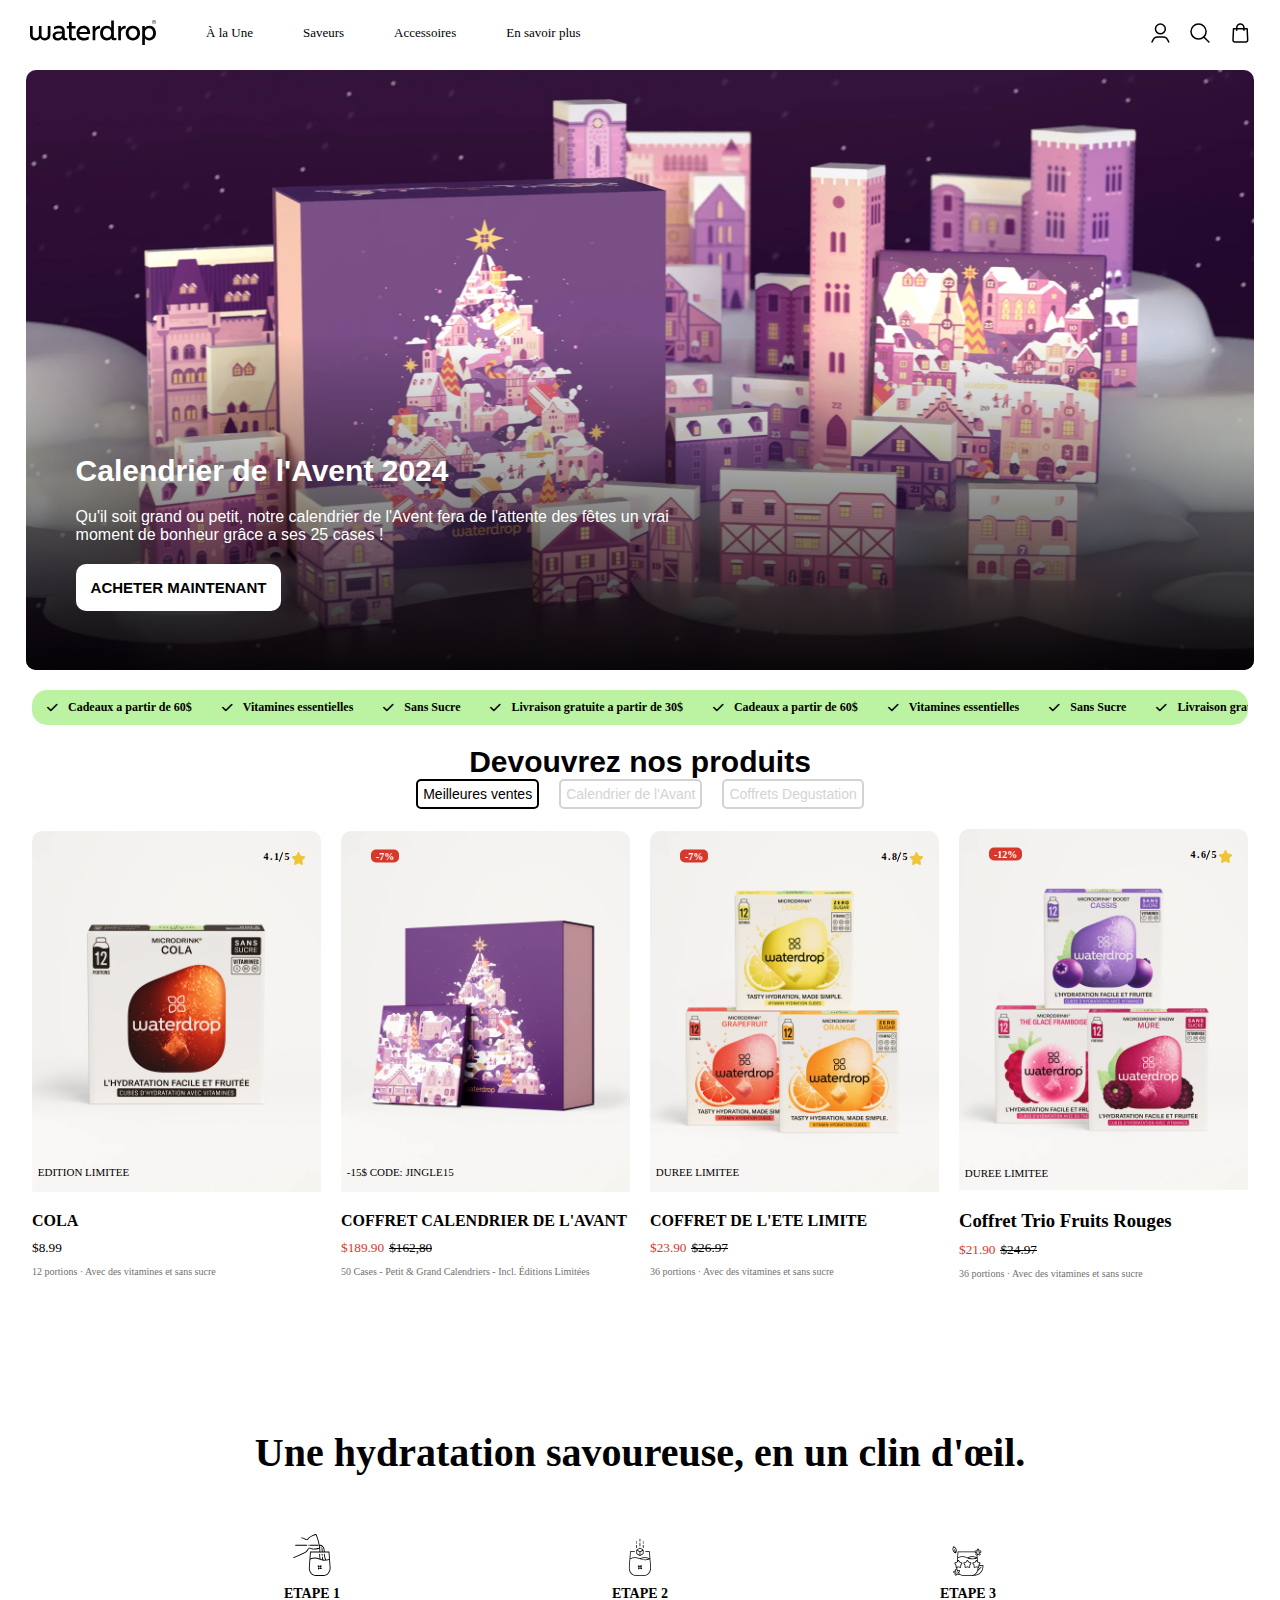
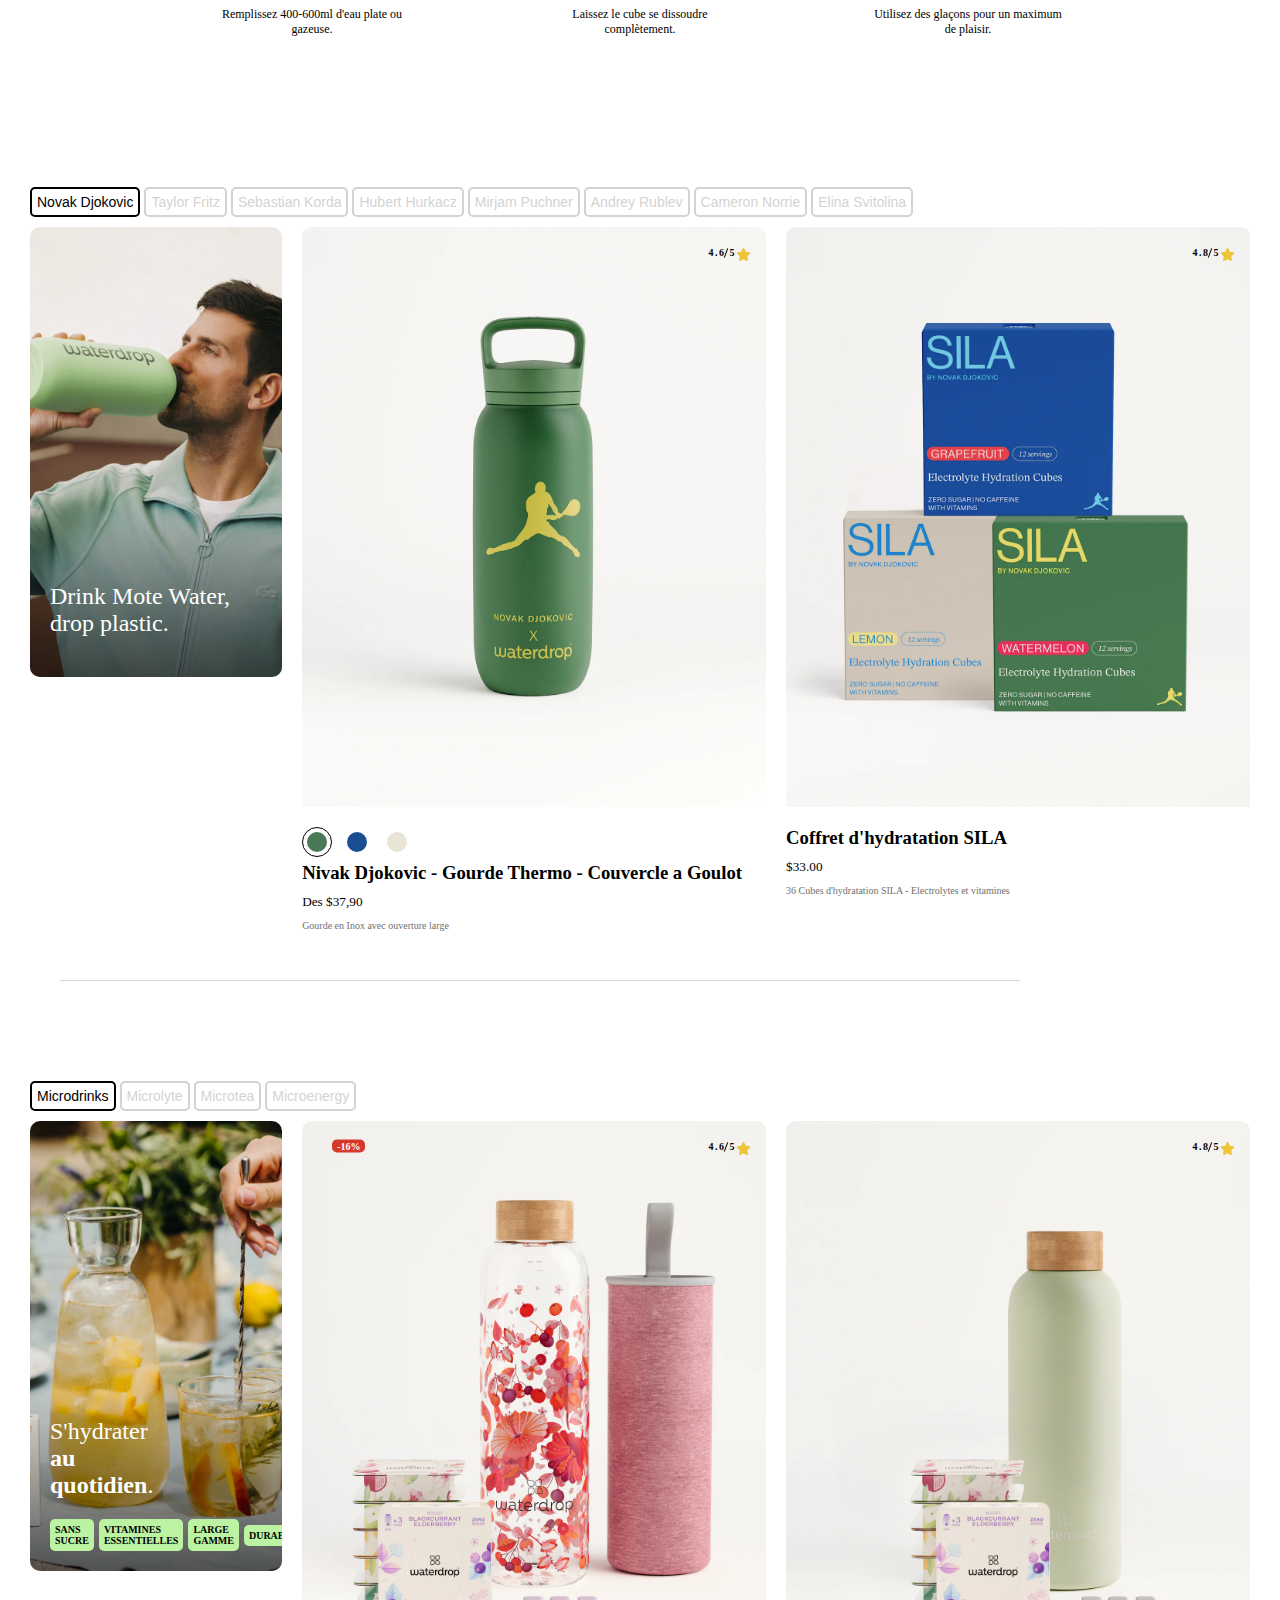
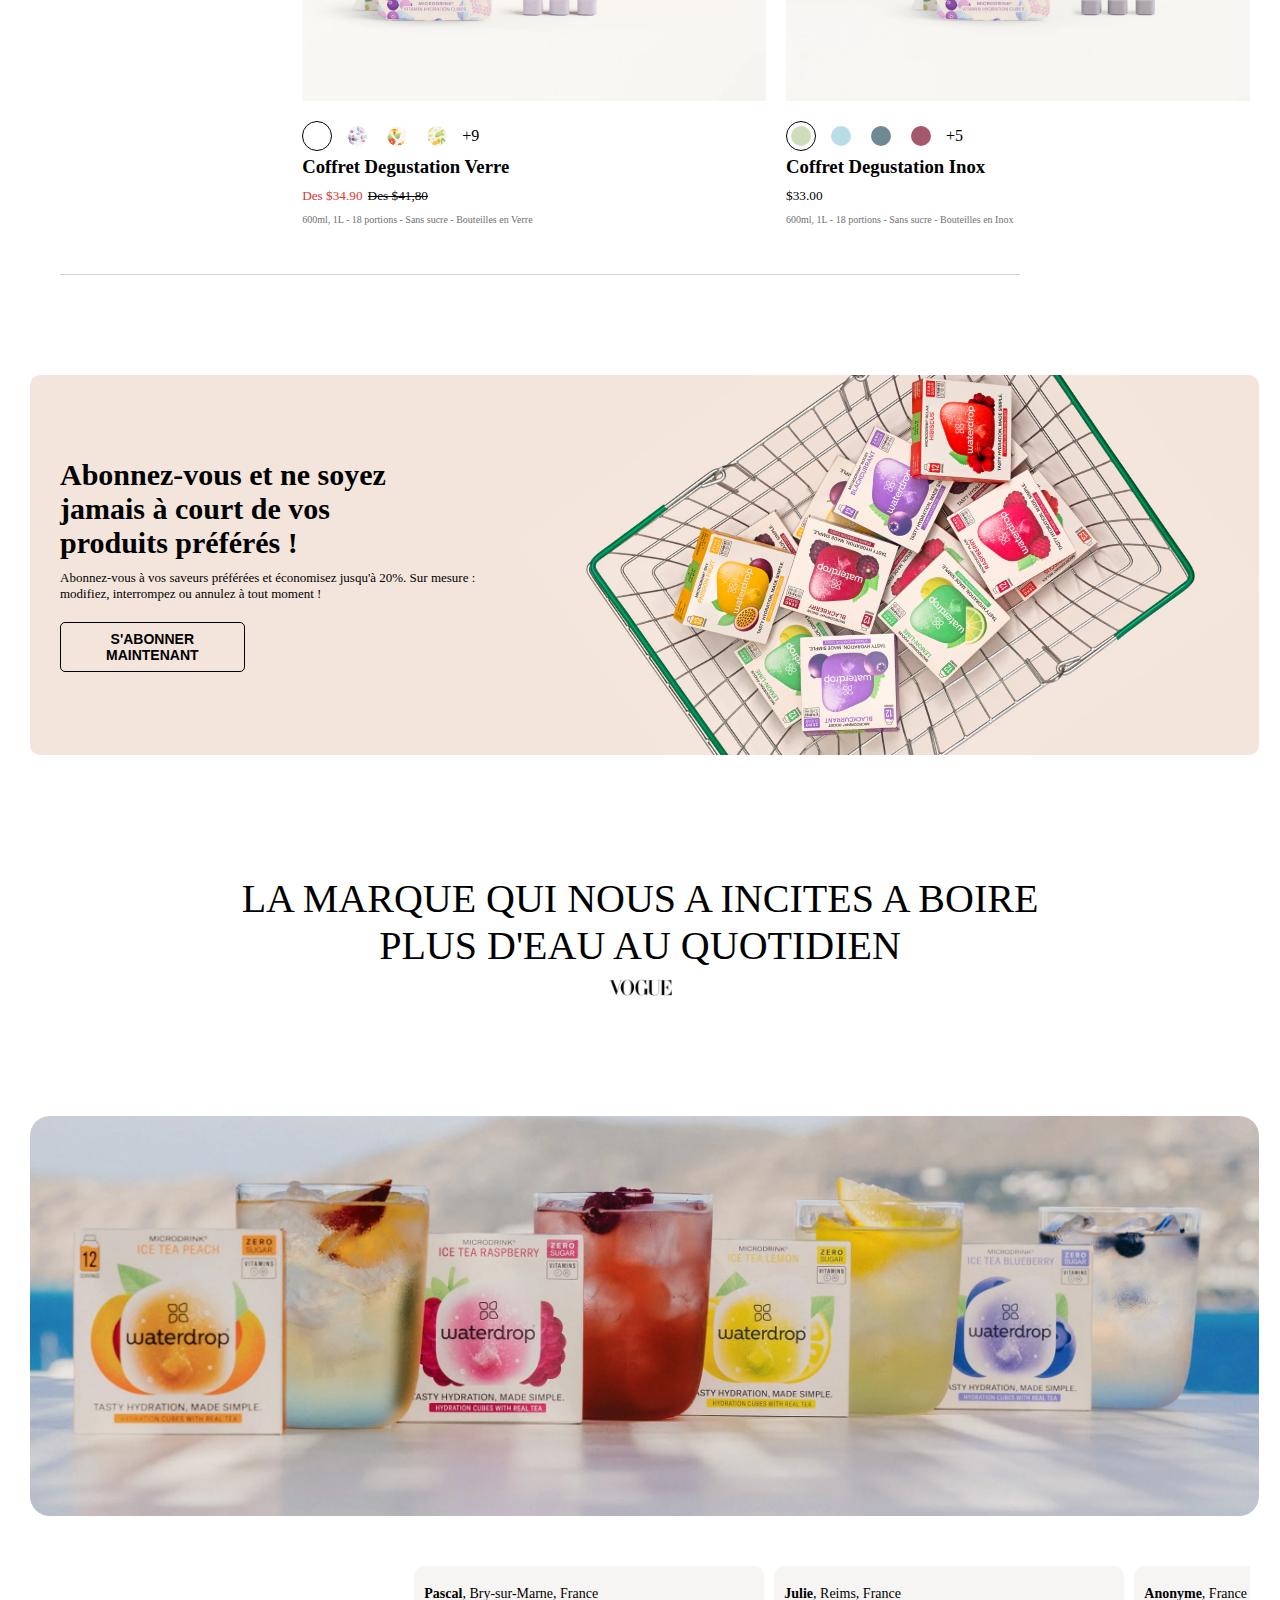
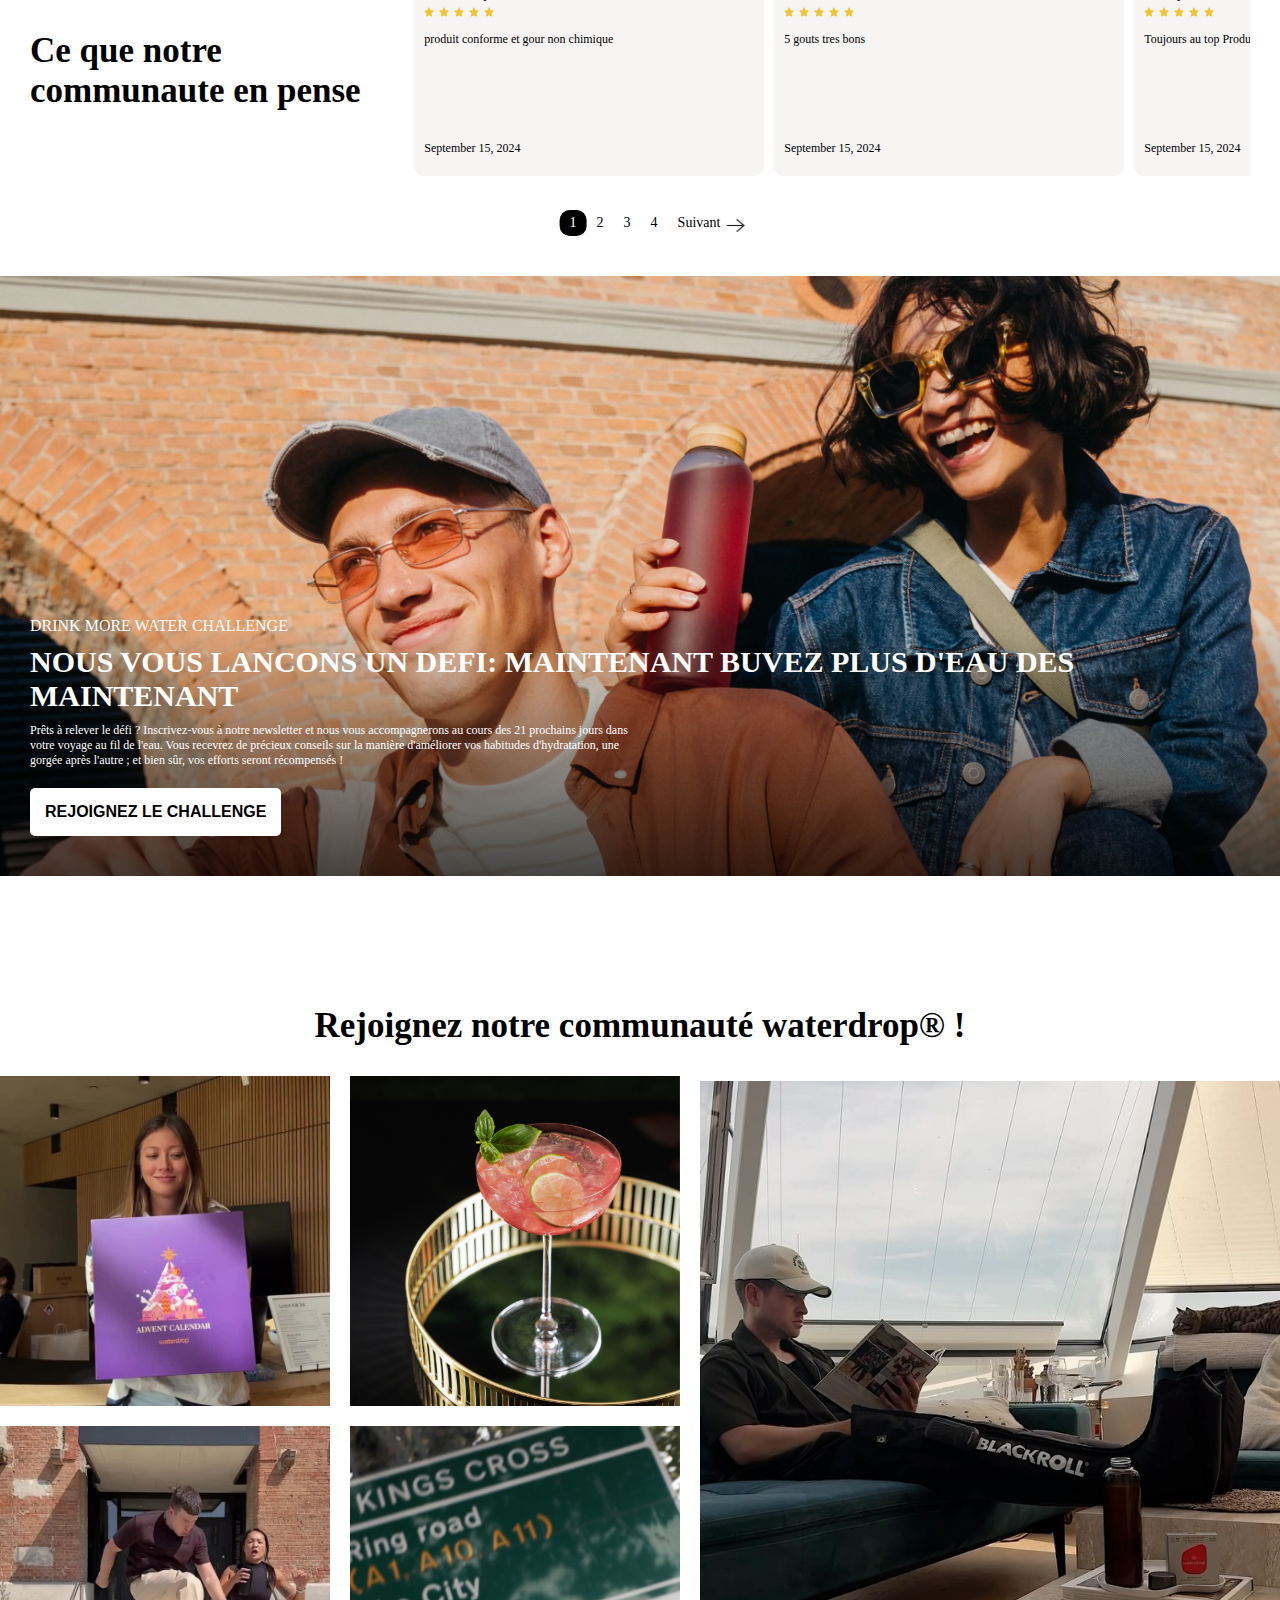
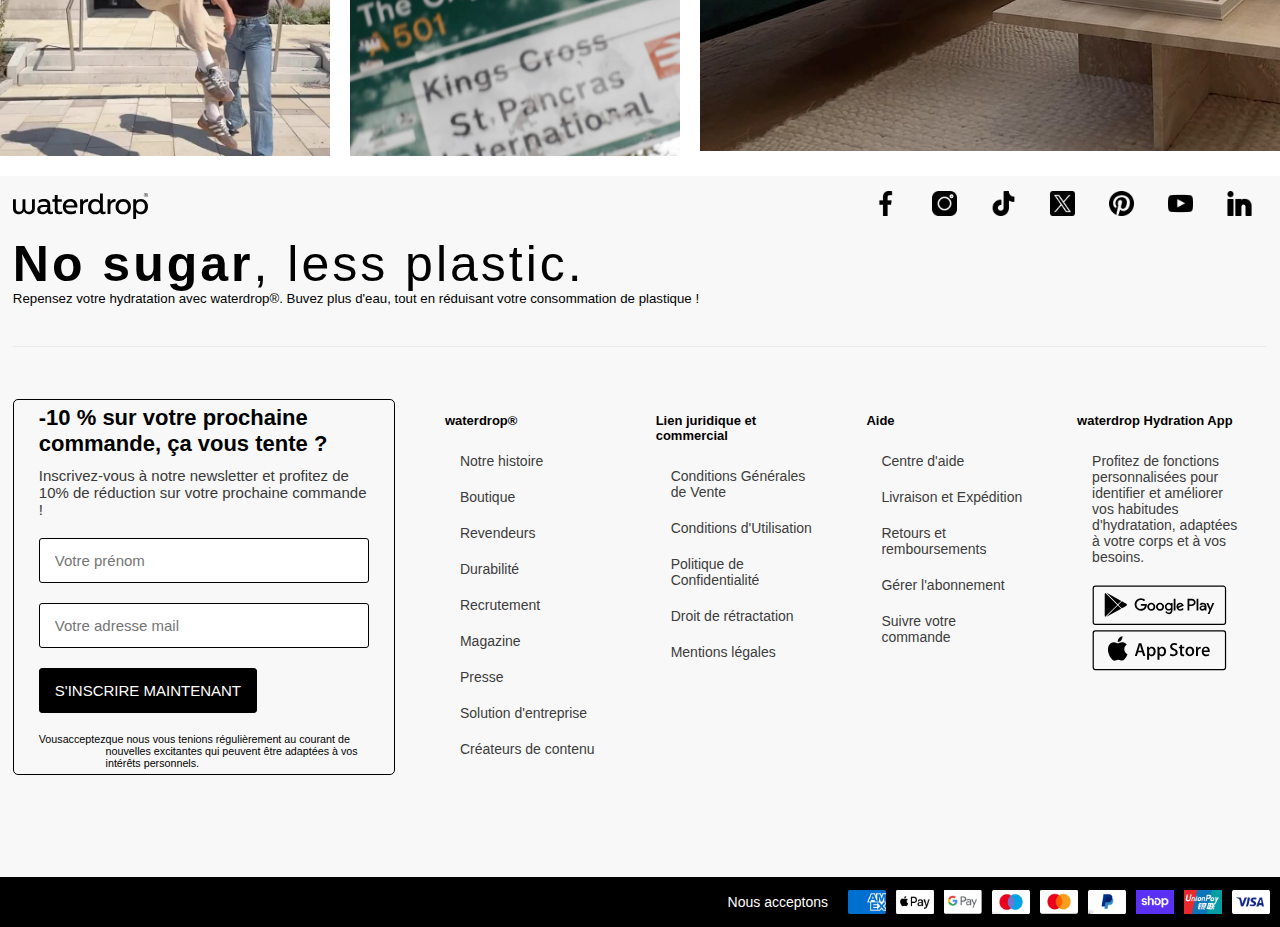
==== commit 27150f87: "Responcive Fini" ====
--- a/Thyo/index.html
+++ b/Thyo/index.html
@@ -735,5 +735,237 @@
         </section>
       </section>
     </main>
+    <footer class="desktop-footer">
+      <div id="gray">
+        <div id="top-footer">
+          <img src="./assets/logo.svg" />
+          <nav>
+            <a href="https://www.facebook.com/waterdrop.fr/"
+              ><img class="réseaux" src="./assets/facebook.png"
+            /></a>
+            <a href="https://www.instagram.com/waterdrop/"
+              ><img class="réseaux" src="./assets/instagram.png"
+            /></a>
+            <a href="https://www.tiktok.com/@waterdrop"
+              ><img class="réseaux" src="./assets/tic-tac.png"
+            /></a>
+            <a href="https://x.com/drink_waterdrop?mx=2"
+              ><img class="réseaux" src="./assets/twitter.png"
+            /></a>
+            <a href="https://at.pinterest.com/waterdrop/"
+              ><img class="réseaux" src="./assets/logo-pinterest.png"
+            /></a>
+            <a href="https://www.youtube.com/channel/UCLSHvdLFujUObZk1Yn7K6Dg"
+              ><img class="réseaux" src="./assets/symbole-youtube.png"
+            /></a>
+            <a href="https://www.linkedin.com/company/waterdrop-official/"
+              ><img class="réseaux" src="./assets/linkedin.png"
+            /></a>
+          </nav>
+        </div>
+        <div>
+          <h1>
+            <div id="gras">No sugar</div>
+            , less plastic.
+          </h1>
+          <h5>
+            Repensez votre hydratation avec waterdrop®. Buvez plus d'eau, tout
+            en réduisant votre consommation de plastique !
+          </h5>
+          <hr />
+        </div>
+        <div id="footer__info">
+          <div id="footer__newsletter">
+            <h4 id="promo">
+              -10 % sur votre prochaine commande, ça vous tente ?
+            </h4>
+            <h5 id="newsletter">
+              Inscrivez-vous à notre newsletter et profitez de 10% de réduction
+              sur votre prochaine commande !
+            </h5>
+            <input placeholder="Votre prénom" />
+            <input placeholder="Votre adresse mail" />
+            <input id="bouton" type="submit" value="S'INSCRIRE MAINTENANT" />
+            <h6>
+              Vous<a
+                href="https://cdn.shopify.com/s/files/1/0081/8436/5136/files/Declaration_de_consentement.pdf?v=1678188382"
+                >acceptez</a
+              >
+              que nous vous tenions régulièrement au courant de nouvelles
+              excitantes qui peuvent être adaptées à vos intérêts personnels.
+            </h6>
+          </div>
+          <div class="footer__info--titre">
+            <h4 class="footer__info--titre--lien">waterdrop®</h4>
+            <p>Notre histoire</p>
+            <p>Boutique</p>
+            <p>Revendeurs</p>
+            <p>Durabilité</p>
+            <p>Recrutement</p>
+            <p>Magazine</p>
+            <p>Presse</p>
+            <p>Solution d'entreprise</p>
+            <p>Créateurs de contenu</p>
+          </div>
+          <div class="footer__info--titre">
+            <h4 class="footer__info--titre--lien">
+              Lien juridique et commercial
+            </h4>
+            <p>Conditions Générales de Vente</p>
+            <p>Conditions d'Utilisation</p>
+            <p>Politique de Confidentialité</p>
+            <p>Droit de rétractation</p>
+            <p>Mentions légales</p>
+          </div>
+          <div class="footer__info--titre">
+            <h4 class="footer__info--titre--lien">Aide</h4>
+            <p>Centre d'aide</p>
+            <p>Livraison et Expédition</p>
+            <p>Retours et remboursements</p>
+            <p>Gérer l'abonnement</p>
+            <p>Suivre votre commande</p>
+          </div>
+          <div class="footer__info--titre">
+            <h4 class="footer__info--titre--lien">waterdrop Hydration App</h4>
+            <p>
+              Profitez de fonctions personnalisées pour identifier et améliorer
+              vos habitudes d'hydratation, adaptées à votre corps et à vos
+              besoins.
+            </p>
+            <a
+              class="app"
+              href="https://play.google.com/store/apps/details?id=com.waterdrop.hydrationapp"
+              target="_blank"
+            >
+              <img
+                src="./assets/google-play-button.svg"
+                alt="Download from Google play"
+              />
+            </a>
+            <a
+              class="app"
+              href="https://apps.apple.com/us/app/waterdrop-hydration-app/id1535002336"
+              target="_blank"
+            >
+              <img
+                src="./assets/app-store-button.svg"
+                alt="Download from Play Store"
+              />
+            </a>
+          </div>
+        </div>
+      </div>
+      <div id="bottom__footer">
+        <p id="text__decoration--white">Nous acceptons</p>
+        <img class="pay" src="./assets/logo-1.png" />
+        <img class="pay" src="./assets/logo-2.png" />
+        <img class="pay" src="./assets/logo-3.png" />
+        <img class="pay" src="./assets/logo-4.png" />
+        <img class="pay" src="./assets/logo-5.png" />
+        <img class="pay" src="./assets/logo-6.png" />
+        <img class="pay" src="./assets/logo-7.png" />
+        <img class="pay" src="./assets/logo-8.png" />
+        <img class="pay" src="./assets/logo-9.png" />
+      </div>
+    </footer>
+
+    <footer class="mobile-footer">
+      <section class="footer-container">
+        <img src="./assets/logo.svg" />
+        <div>
+          <h1>
+            <div id="gras">No sugar,</div>
+            less plastic.
+          </h1>
+          <h5>
+            Repensez votre hydratation avec waterdrop®. Buvez plus d'eau, tout
+            en réduisant votre consommation de plastique !
+          </h5>
+          <hr />
+        </div>
+        <div id="footer__newsletter">
+          <h4 id="promo">
+            -10 % sur votre prochaine commande, ça vous tente ?
+          </h4>
+          <h5 id="newsletter">
+            Inscrivez-vous à notre newsletter et profitez de 10% de réduction
+            sur votre prochaine commande !
+          </h5>
+          <input placeholder="Votre prénom" />
+          <input placeholder="Votre adresse mail" />
+          <input id="bouton" type="submit" value="S'INSCRIRE MAINTENANT" />
+          <h6>
+            Vous<a
+              href="https://cdn.shopify.com/s/files/1/0081/8436/5136/files/Declaration_de_consentement.pdf?v=1678188382"
+              >acceptez</a
+            >
+            que nous vous tenions régulièrement au courant de nouvelles
+            excitantes qui peuvent être adaptées à vos intérêts personnels.
+          </h6>
+        </div>
+
+        <ul class="footer-onglet-container">
+          <li>waterdrop <i class="fa-solid fa-plus"></i></li>
+          <li>
+            Liens juridiques et commerciaux <i class="fa-solid fa-plus"></i>
+          </li>
+          <li>Aide <i class="fa-solid fa-plus"></i></li>
+          <li>waterdrop Hydration App <i class="fa-solid fa-plus"></i></li>
+        </ul>
+
+        <div class="social-media-container">
+          <a href="https://www.facebook.com/waterdrop.fr/"
+            ><img class="réseaux" src="./assets/facebook.png"
+          /></a>
+          <a href="https://www.instagram.com/waterdrop/"
+            ><img class="réseaux" src="./assets/instagram.png"
+          /></a>
+          <a href="https://www.tiktok.com/@waterdrop"
+            ><img class="réseaux" src="./assets/tic-tac.png"
+          /></a>
+          <a href="https://x.com/drink_waterdrop?mx=2"
+            ><img class="réseaux" src="./assets/twitter.png"
+          /></a>
+          <a href="https://at.pinterest.com/waterdrop/"
+            ><img class="réseaux" src="./assets/logo-pinterest.png"
+          /></a>
+          <a href="https://www.youtube.com/channel/UCLSHvdLFujUObZk1Yn7K6Dg"
+            ><img class="réseaux" src="./assets/symbole-youtube.png"
+          /></a>
+          <a href="https://www.linkedin.com/company/waterdrop-official/"
+            ><img class="réseaux" src="./assets/linkedin.png"
+          /></a>
+        </div>
+      </section>
+
+      <div class="bottom-footer">
+        <button>
+          <span class="arrow-top"></span>
+          <img src="./assets/fr.svg" />France
+        </button>
+
+        <p
+          style="
+            text-align: center;
+            font-weight: normal;
+            padding: 0;
+            color: white;
+          "
+        >
+          Nous acceptons
+        </p>
+        <ul class="card-accept">
+          <img class="pay" src="./assets/logo-1.png" />
+          <img class="pay" src="./assets/logo-2.png" />
+          <img class="pay" src="./assets/logo-3.png" />
+          <img class="pay" src="./assets/logo-4.png" />
+          <img class="pay" src="./assets/logo-5.png" />
+          <img class="pay" src="./assets/logo-6.png" />
+          <img class="pay" src="./assets/logo-7.png" />
+          <img class="pay" src="./assets/logo-8.png" />
+          <img class="pay" src="./assets/logo-9.png" />
+        </ul>
+      </div>
+    </footer>
   </body>
 </html>
--- a/Thyo/style.css
+++ b/Thyo/style.css
@@ -67,8 +67,13 @@
     background: black;
   }
 
-  #image-pub {
+  #image-pub,
+  #galerie-pub {
     height: 400px !important;
+  }
+
+  #galerie-pub {
+    padding: 10px !important;
   }
 
   #image-pub::after {
@@ -83,6 +88,12 @@
   .bas {
     width: 100% !important;
     margin: 10px !important;
+  }
+
+  #galerie-pub H1 {
+    width: 100%;
+    margin-bottom: -20px;
+    font-size: 26px;
   }
 
   H1 {
@@ -178,7 +189,7 @@
   }
 
   .product-title {
-    font-size: 16px;
+    font-size: 15px;
     margin-top: 10px;
   }
 
@@ -276,6 +287,250 @@
 
   .article5 {
     height: 330px !important;
+  }
+
+  .main-galerie {
+    padding: 20px 10px !important;
+    display: grid;
+    grid: auto / 1fr 1fr !important;
+  }
+
+  .history {
+    display: none !important;
+  }
+
+  .information-produit-container {
+    display: flex !important;
+    align-items: center !important;
+    flex-direction: column !important;
+  }
+
+  .information-produit-container .left {
+    margin: 0 !important;
+  }
+
+  .information-produit-container .left img,
+  .information-produit-container .left div {
+    display: none !important;
+  }
+
+  .information-produit-container .left img:nth-child(1) {
+    display: block !important;
+    width: 100%;
+  }
+
+  .information-produit-container .right {
+    width: 100%;
+    padding: 0 10px !important;
+    margin: 0 !important;
+  }
+
+  .information-produit-important {
+    grid: auto / 1fr 1fr !important;
+  }
+
+  .information-produit-important::after {
+    top: 50% !important;
+    left: 0 !important;
+    width: 100% !important;
+    height: 33% !important;
+    border-left: 0 !important;
+    border-right: 0 !important;
+    border-top: 1px solid lightgray;
+    border-bottom: 1px solid lightgray;
+    transform: translateY(-50%);
+  }
+
+  .information-produit-important::before {
+    width: 1px !important;
+    height: 100% !important;
+    left: 50% !important;
+  }
+
+  .meilleurs-ingredients-container h3 {
+    font-size: 20px !important;
+    width: 95%;
+  }
+
+  .meilleurs-ingredients-container p {
+    width: 90% !important;
+  }
+
+  .meilleurs-ingredients-container .ingredients-container {
+    width: 200% !important;
+    transform: translateX(25%);
+  }
+
+  .info-cola-container {
+    margin: 50px 0 50px 0 !important;
+  }
+
+  .info-cola-container .first,
+  .info-cola-container .second {
+    display: flex !important;
+    flex-direction: column-reverse;
+    gap: 15px;
+  }
+
+  .info-cola-container .second {
+    flex-direction: column !important;
+    margin-bottom: 20px;
+  }
+
+  .info-cola-container .first .video-container,
+  .info-cola-container .second .video-container {
+    width: 95%;
+    left: 0 !important;
+    height: 300px !important;
+  }
+
+  .video-container video {
+    width: 100% !important;
+  }
+
+  .first-info,
+  .second-info {
+    margin: 0 !important;
+    width: 95% !important;
+    gap: 10px !important;
+  }
+
+  .first-info img {
+    width: 60px !important;
+    margin-top: 10px;
+  }
+
+  .similar-product-container {
+    width: 200%;
+    transform: translateX(25%);
+  }
+
+  .desktop-footer {
+    display: none;
+  }
+
+  .mobile-footer {
+    display: flex !important;
+    flex-direction: column;
+    gap: 10px;
+  }
+
+  .footer-container {
+    padding: 10px;
+  }
+
+  .mobile-footer h1 {
+    display: flex;
+    flex-direction: column;
+    font-size: 26px;
+    margin-top: 10px;
+    margin-bottom: 5px;
+  }
+
+  #gras {
+    font-size: 30px !important;
+  }
+
+  footer hr {
+    margin: 20px 0 !important;
+  }
+
+  #footer__newsletter {
+    width: 100% !important;
+    margin: 0;
+  }
+
+  #footer__newsletter input {
+    width: 100% !important;
+  }
+
+  .footer-onglet-container {
+    display: flex;
+    align-items: start;
+    flex-direction: column;
+    gap: 30px;
+    width: 100%;
+    margin: 30px 0;
+    padding: 0 5px;
+    box-sizing: border-box;
+  }
+
+  .footer-onglet-container li {
+    display: flex;
+    align-items: center;
+    width: 100%;
+    justify-content: space-between;
+    font-size: 12px;
+    font-weight: bold;
+  }
+
+  .social-media-container {
+    display: flex;
+    align-items: center;
+    justify-content: center;
+    flex-wrap: wrap;
+  }
+
+  .bottom-footer {
+    width: 100%;
+    padding: 10px;
+    background: black;
+    display: flex;
+    align-items: center;
+    flex-direction: column;
+    color: white;
+  }
+
+  .bottom-footer button {
+    width: 100%;
+    border: 1px solid white;
+    color: white;
+    display: flex;
+    align-items: center;
+    justify-content: center;
+    gap: 20px;
+    margin-bottom: 20px;
+  }
+
+  .bottom-footer button img {
+    width: 30px;
+    padding: 5px 0;
+  }
+
+  .arrow-top {
+    position: relative;
+    width: 20px;
+    height: 20px;
+  }
+
+  .arrow-top::after {
+    content: "";
+    position: absolute;
+    top: 50%;
+    left: 10%;
+    transform: translateY(-50%) translateX(-50%) rotate(45deg);
+    width: 1px;
+    height: 50%;
+    background: white;
+  }
+
+  .arrow-top::before {
+    content: "";
+    position: absolute;
+    top: 50%;
+    right: 50%;
+    transform: translateY(-50%) translateX(-50%) rotate(-45deg);
+    width: 1px;
+    height: 50%;
+    background: white;
+  }
+
+  .card-accept {
+    display: flex;
+    align-items: center;
+    justify-content: center;
+    flex-wrap: wrap;
+    gap: 10px;
   }
 }
 
@@ -500,7 +755,8 @@
   border-radius: 5px;
 }
 
-#image-pub {
+#image-pub,
+#galerie-pub {
   width: 96%;
   height: 600px;
   border-radius: 10px;
@@ -509,11 +765,27 @@
   display: flex;
   align-items: end;
   justify-content: start;
-  background: url("./assets/Calendier\ img.png");
+  background-image: url("./assets/Calendier img.png");
   background-size: cover;
   background-position: center;
   position: relative;
   overflow: hidden;
+}
+
+#galerie-pub {
+  background-image: url("./assets/collection-header-all-flavours-desktop.webp");
+}
+
+.main-galerie {
+  display: grid;
+  grid: auto / 1fr 1fr 1fr 1fr;
+  align-items: center;
+  justify-content: center;
+  width: 100%;
+  padding: 30px;
+  box-sizing: border-box;
+  gap: 10px;
+  row-gap: 60px;
 }
 
 #image-pub::after {
@@ -695,7 +967,7 @@
 }
 
 .product {
-  width: 25%;
+  width: 100%;
   overflow: hidden;
   border-radius: 10px 10px 0 0;
   position: relative;
@@ -1733,3 +2005,164 @@
 
   box-sizing: border-box;
 }
+
+footer {
+  background-color: #f8f8f8;
+}
+
+#gray {
+  margin: 1%;
+}
+
+footer img {
+  width: 135px;
+  height: auto;
+}
+
+#top-footer {
+  display: flex;
+  justify-content: space-between;
+  align-items: center;
+}
+
+footer h1 {
+  font-size: 50px;
+  font-family: Verdana, Geneva, Tahoma, sans-serif;
+  display: flex;
+  font-weight: normal;
+  margin-bottom: -2px;
+  letter-spacing: 3px;
+  color: black;
+}
+
+#gras {
+  font-size: 50px;
+  font-weight: bold;
+  letter-spacing: 3px;
+}
+
+footer h5 {
+  font-family: Verdana, Geneva, Tahoma, sans-serif;
+  font-weight: normal;
+}
+
+footer hr {
+  margin: 40px 0;
+  border-color: #f3f3f325;
+}
+
+#footer__newsletter {
+  border: 1px solid black;
+  width: 32%;
+  border-radius: 5px;
+  padding: 5px 25px;
+  margin-right: 2%;
+}
+
+#footer__info {
+  display: flex;
+  align-items: baseline;
+  justify-content: space-between;
+  margin-bottom: 75px;
+}
+
+.footer__info--titre--lien {
+  font-weight: bold;
+  font-size: 13px;
+  font-family: Verdana, Geneva, Tahoma, sans-serif;
+  margin-bottom: 15%;
+}
+
+.footer__info--titre {
+  width: 17%;
+  margin: 2%;
+}
+
+#promo {
+  font-size: 22px;
+  font-family: Verdana, Geneva, Tahoma, sans-serif;
+  margin-bottom: 20px;
+}
+
+#newsletter {
+  font-family: Verdana, Geneva, Tahoma, sans-serif;
+  margin-top: -10px;
+  font-size: 15px;
+  color: rgb(57, 57, 57);
+}
+
+footer p {
+  color: rgb(60, 60, 60);
+  margin: 20px 0;
+  padding-left: 15px;
+  font-family: Verdana, Geneva, Tahoma, sans-serif;
+  font-size: 14px;
+  font-weight: lighter;
+}
+
+footer input {
+  padding-left: 15px;
+  display: flex;
+  margin: 20px 0;
+  width: 330px;
+  height: 45px;
+  border: 1px solid black;
+  border-radius: 3px;
+  font-size: 15px;
+}
+
+::placeholder {
+  font-family: Verdana, Geneva, Tahoma, sans-serif;
+  font-size: 15px;
+  font-weight: normal;
+}
+
+#bouton {
+  padding-left: 15px;
+  padding-right: 15px;
+  width: auto;
+  height: 45px;
+  background-color: black;
+  font-size: 15px;
+  color: #ffffff;
+}
+
+footer h6 {
+  font-family: Verdana, Geneva, Tahoma, sans-serif;
+  font-weight: normal;
+  display: flex;
+}
+
+.réseaux {
+  width: 25px;
+  margin: 15px;
+}
+
+#bottom__footer {
+  background-color: black;
+  width: 100%;
+  height: 50px;
+  margin: 0%;
+  display: flex;
+  align-items: center;
+  justify-content: end;
+}
+
+#text__decoration--white {
+  color: white;
+  margin-right: 20px;
+}
+
+.pay {
+  width: 38px;
+  height: 24px;
+  margin-right: 10px;
+}
+
+.app {
+  padding-left: 15px;
+}
+
+.mobile-footer {
+  display: none;
+}
